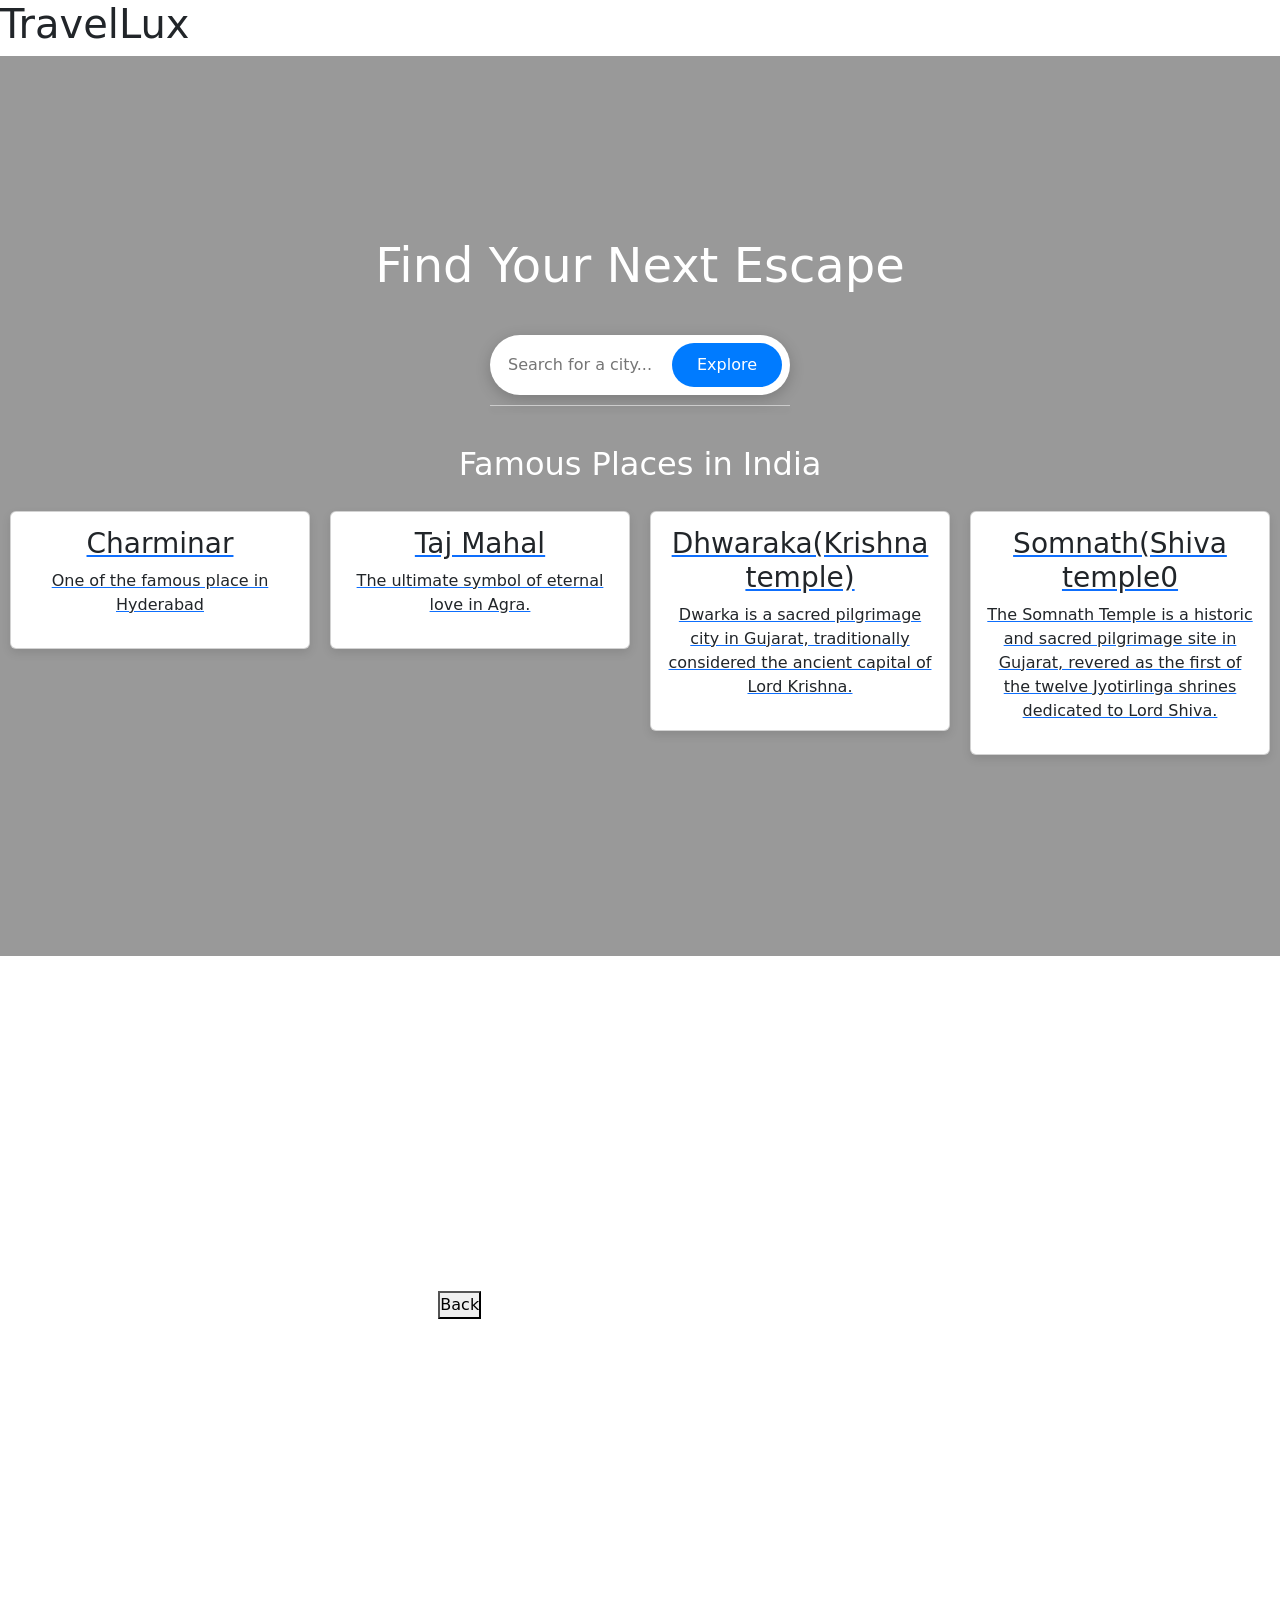
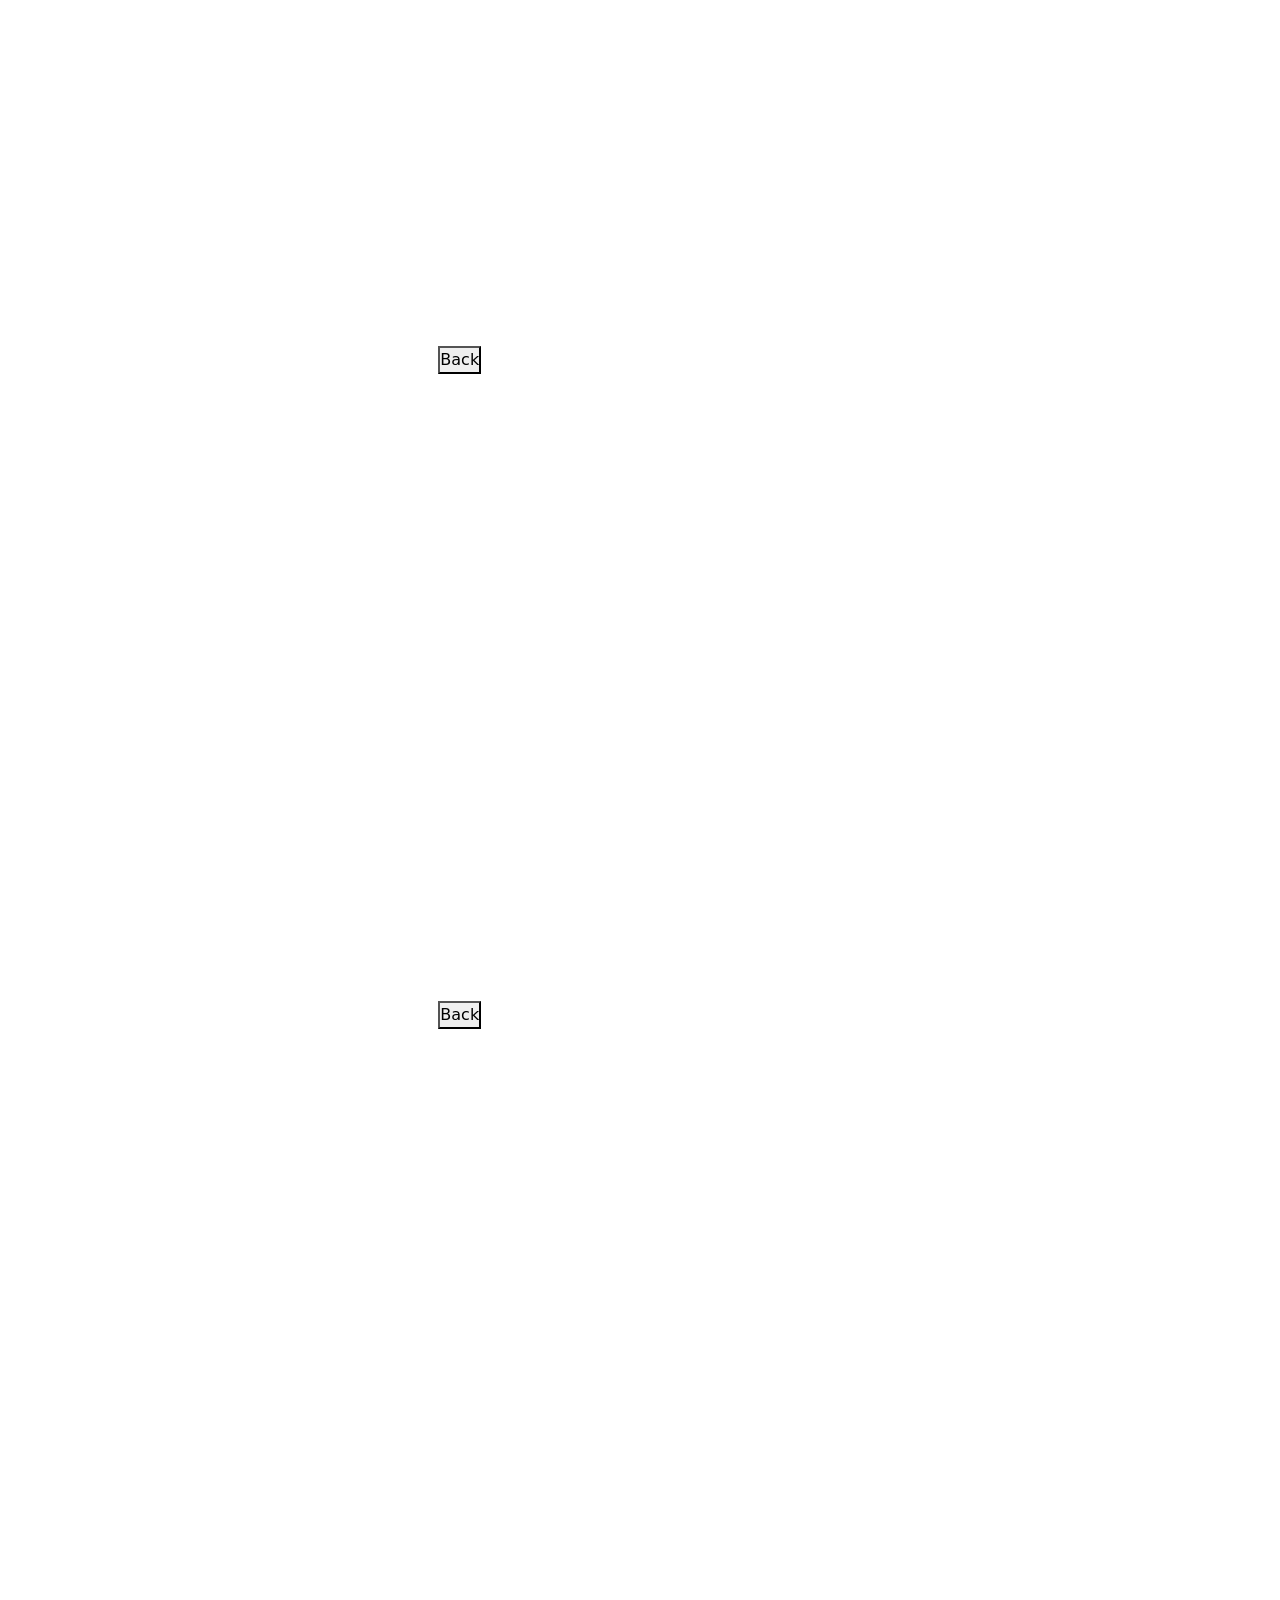
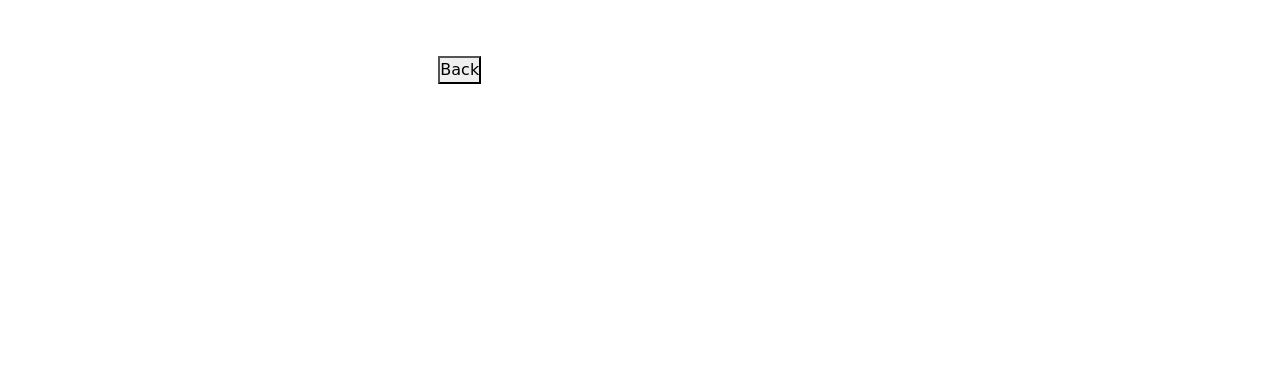
==== index.html @ eb964cfa "Update index.html" ====
<!DOCTYPE html>
<html lang="en">
<head>
    <link rel="stylesheet" href="style.css">
    <!-- AOS Library for trendy animations -->
    <link href="https://unpkg.com/aos@2.3.1/dist/aos.css" rel="stylesheet">
    <link href="https://cdn.jsdelivr.net/npm/bootstrap@5.3.3/dist/css/bootstrap.min.css" rel="stylesheet">
</head>
<body>
    <header>
        <nav><h1>TravelLux</h1></nav>
    </header>

    <section id="sectionHome" class="hero">
        <h1 data-aos="fade-up">Find Your Next Escape</h1>
        <div class="search-box search-container">
            <input type="text" id="cityInput" placeholder="Search for a city..." onkeyup="showSuggestions()">
            <button onclick="book()">Explore</button>
            <div id="suggestions" class="suggestions-box"></div>
        </div>

        <div class="margin">
            <h2 style="text-align: center;">Famous Places in India</h2>
    <div class="carousel-container">
        <!-- Slide 1 -->
        <a href="#sectioncharminar">
            <div class="card1 card">
            <div class="card-content d-flex flex-column justify-content-end">
                <h3>Charminar</h3>
                <p>One of the famous place in Hyderabad</p>
            </div>
        </div>
        </a>
        <!-- Slide 2 -->
        <a href="#sectiontajmahal">
            <div class="card2 card">
            <div class="card-content d-flex flex-column justify-content-end">
                <h3>Taj Mahal</h3>
                <p>The ultimate symbol of eternal love in Agra.</p>
            </div>
        </div>
        </a>

        <!-- Slide 3 -->
        <a href="#sectiondhwaraka">
            <div class="card3 card">
            <div class="card-content d-flex flex-column justify-content-end">
                <h3>Dhwaraka(Krishna temple)</h3>
                <p>Dwarka is a sacred pilgrimage city in Gujarat, traditionally considered the ancient capital of Lord Krishna.</p>
            </div>
        </div>
        </a>
        <!-- Slide 4 -->
        <a href="#sectionsomnath">
            <div class="card4 card">
            <div class="card-content d-flex flex-column justify-content-end">
                <h3>Somnath(Shiva temple0</h3>
                <p>The Somnath Temple is a historic and sacred pilgrimage site in Gujarat, revered as the first of the twelve Jyotirlinga shrines dedicated to Lord Shiva.</p>
            </div>
        </div>
        </a>
    </div>
        </div>
    </section>

    <section id="sectioncharminar" class="charminar-gallery">
        <div class="gallery-card img1"></div>
        <div class="gallery-card img2"></div>
        <div class="gallery-card img3"></div>
        <div class="gallery-card img4"></div>
        <a href="#sectionHome"><button>Back</button></a>
    </section>

    <section id="sectiontajmahal" class="charminar-gallery">
        <div class="gallery-card img1"></div>
        <div class="gallery-card img2"></div>
        <div class="gallery-card img3"></div>
        <div class="gallery-card img4"></div>
        <a href="#sectionHome"><button>Back</button></a>    </section>

    <section id="sectiondhwaraka" class="charminar-gallery">
        <div class="gallery-card img1"></div>
        <div class="gallery-card img2"></div>
        <div class="gallery-card img3"></div>
        <div class="gallery-card img4"></div>
        <a href="#sectionHome"><button>Back</button></a>    </section>

    <section id="sectionsomnath" class="charminar-gallery">
        <div class="gallery-card img1"></div>
        <div class="gallery-card img2"></div>
        <div class="gallery-card img3"></div>
        <div class="gallery-card img4"></div>
        <a href="#sectionHome"><button>Back</button></a>    </section>
    
    <script src="https://cdn.jsdelivr.net/npm/bootstrap@5.3.3/dist/js/bootstrap.bundle.min.js"></script>
    <script src="https://unpkg.com/aos@2.3.1/dist/aos.js"></script>
    <script>AOS.init();</script>
    <script src="script.js"></script>
</body>
</html>
---- style.css ----
/* ==========================================
   1. RESET & BASE STYLES
   ========================================== */
* {
    margin: 0;
    padding: 0;
    box-sizing: border-box;
}

body {
    font-family: 'Segoe UI', Tahoma, Geneva, Verdana, sans-serif;
    line-height: 1.6;
    color: #333;
}

/* ==========================================
   2. HERO SECTION
   ========================================== */
.hero {
    height: 100vh;
    background: linear-gradient(rgba(0,0,0,0.4), rgba(0,0,0,0.4)), 
                url('https://images.unsplash.com/photo-1476514525535-07fb3b4ae5f1') center/cover;
    display: flex;
    flex-direction: column;
    justify-content: center;
    align-items: center;
    color: white;
    text-align: center;
}

.hero h1 {
    font-size: 3rem;
    margin-bottom: 20px;
}

/* ==========================================
   3. SEARCH COMPONENT
   ========================================== */
.margin {
   margin-top: 30px;
}

.search-box {
    background: white;
    padding: 8px;
    border-radius: 50px;
    display: flex;
    box-shadow: 0 4px 15px rgba(0,0,0,0.2);
}

.search-box input {
    border: none;
    padding: 10px 20px;
    border-radius: 50px;
    outline: none;
    width: 250px;
}

.search-box button {
    padding: 10px 25px;
    background: #007bff;
    color: white;
    border: none;
    border-radius: 50px;
    cursor: pointer;
    transition: background 0.3s ease;
}

.search-box button:hover {
    background: #0056b3;
}

.search-container { position: relative; width: 300px; margin: 20px auto; }
#cityInput { width: 100%; padding: 10px; border-radius: 5px; }
.suggestions-box {  
    margin-top: 10px;
    position: absolute; 
    top: 100%;
    left: 0;
    width: 100%; 
    background: white;
    border: 1px solid #ccc;
    border-radius: 5px;
    border-top: none;
    z-index: 1000;
    box-shadow: 0 4px 6px rgba(0,0,0,0.1);
}
.suggestion-item { padding: 10px; cursor: pointer; color: #333; }
.suggestion-item:hover { background-color: #f0f0f0; }


/* Carousel Container */
.carousel-container {
    display: flex;
    overflow-x: auto; /* Enables horizontal scroll */
    gap: 20px;
    padding: 20px;
    scroll-snap-type: x mandatory; /* Makes sliding feel smooth */
    scrollbar-width: none; /* Hides scrollbar for clean look */
}

/* Each Slide */
.card1 {
    background-image: url('https://as2.ftcdn.net/jpg/03/07/60/35/1000_F_307603506_1xaRu2BKg4ChiJepT2cwbm64NB1W6crx.jpg');
    object-fit: cover;
    height: 300px;
    width: 300px;
    scroll-snap-align: start;
    border-radius: 15px;
    overflow: hidden;
    box-shadow: 0 4px 10px rgba(0,0,0,0.1);
    transition: transform 0.3s;
    cursor: pointer;
}

.card2 {
    background-image: url('https://as1.ftcdn.net/jpg/01/30/86/06/1000_F_130860698_oBQfdpO4kdQ6EnMtvnCn90fOrClUvBuZ.jpg');
    object-fit: cover;
    height: 300px;
    width: 300px;
    scroll-snap-align: start;
    border-radius: 15px;
    overflow: hidden;
    box-shadow: 0 4px 10px rgba(0,0,0,0.1);
    transition: transform 0.3s;
    cursor: pointer;
}

.card3 {
    background-image: url('https://as2.ftcdn.net/jpg/03/66/97/47/1000_F_366974762_ezmq3SWW7ATccIL77GWggiBqLzVLmFPH.jpg');
    object-fit: cover;
    height: 300px;
    width: 300px;
    scroll-snap-align: start;
    border-radius: 15px;
    overflow: hidden;
    box-shadow: 0 4px 10px rgba(0,0,0,0.1);
    transition: transform 0.3s;
    cursor: pointer;
}

.card4 {
    background-image: url('https://www.shutterstock.com/shutterstock/photos/1127909567/display_1500/stock-photo-famous-indian-god-temple-named-somnath-mahadev-temple-at-somnath-gujarat-india-1127909567.jpg');
    object-fit: cover;
    height: 300px;
    width: 300px;
    scroll-snap-align: start;
    border-radius: 15px;
    overflow: hidden;
    box-shadow: 0 4px 10px rgba(0,0,0,0.1);
    transition: transform 0.3s;
    cursor: pointer;
}

.card:hover { transform: scale(1.05); }

.card img { width: 100%; height: 100%; object-fit: cover; }

.match {
    color: black;      /* Dark/Black for the matched part */
    font-weight: bold;
    font-family: "Roboto";
}

.rest {
    color: grey;      /* Lighter gray for the rest of the word */
    font-weight: 200;
    font-style: italian;
}
.card-content { padding: 15px; 
                display: flex;
                flex-direction: column;
                justify-content: end;
              }

.charminar-gallery {
  display: grid;
  grid-template-columns: repeat(auto-fit, minmax(300px, 1fr));
  gap: 15px;
  padding: 20px;
}

.gallery-card {
  height: 300px;
  border-radius: 12px;
  background-size: cover;
  background-position: center;
  transition: transform 0.5s ease; /* Smooth zoom */
  cursor: pointer;
  overflow: hidden;
}

.gallery-card:hover {
  transform: scale(1.05); /* Zoom effect */
}

/* Assign your image paths here */
.img1 { background-image: url('images/charminar-main.jpg'); }
.img2 { background-image: url('images/charminar-arch.jpg'); }
.img3 { background-image: url('images/charminar-night.jpg'); }
.img4 { background-image: url('images/charminar-bazaar.jpg'); }
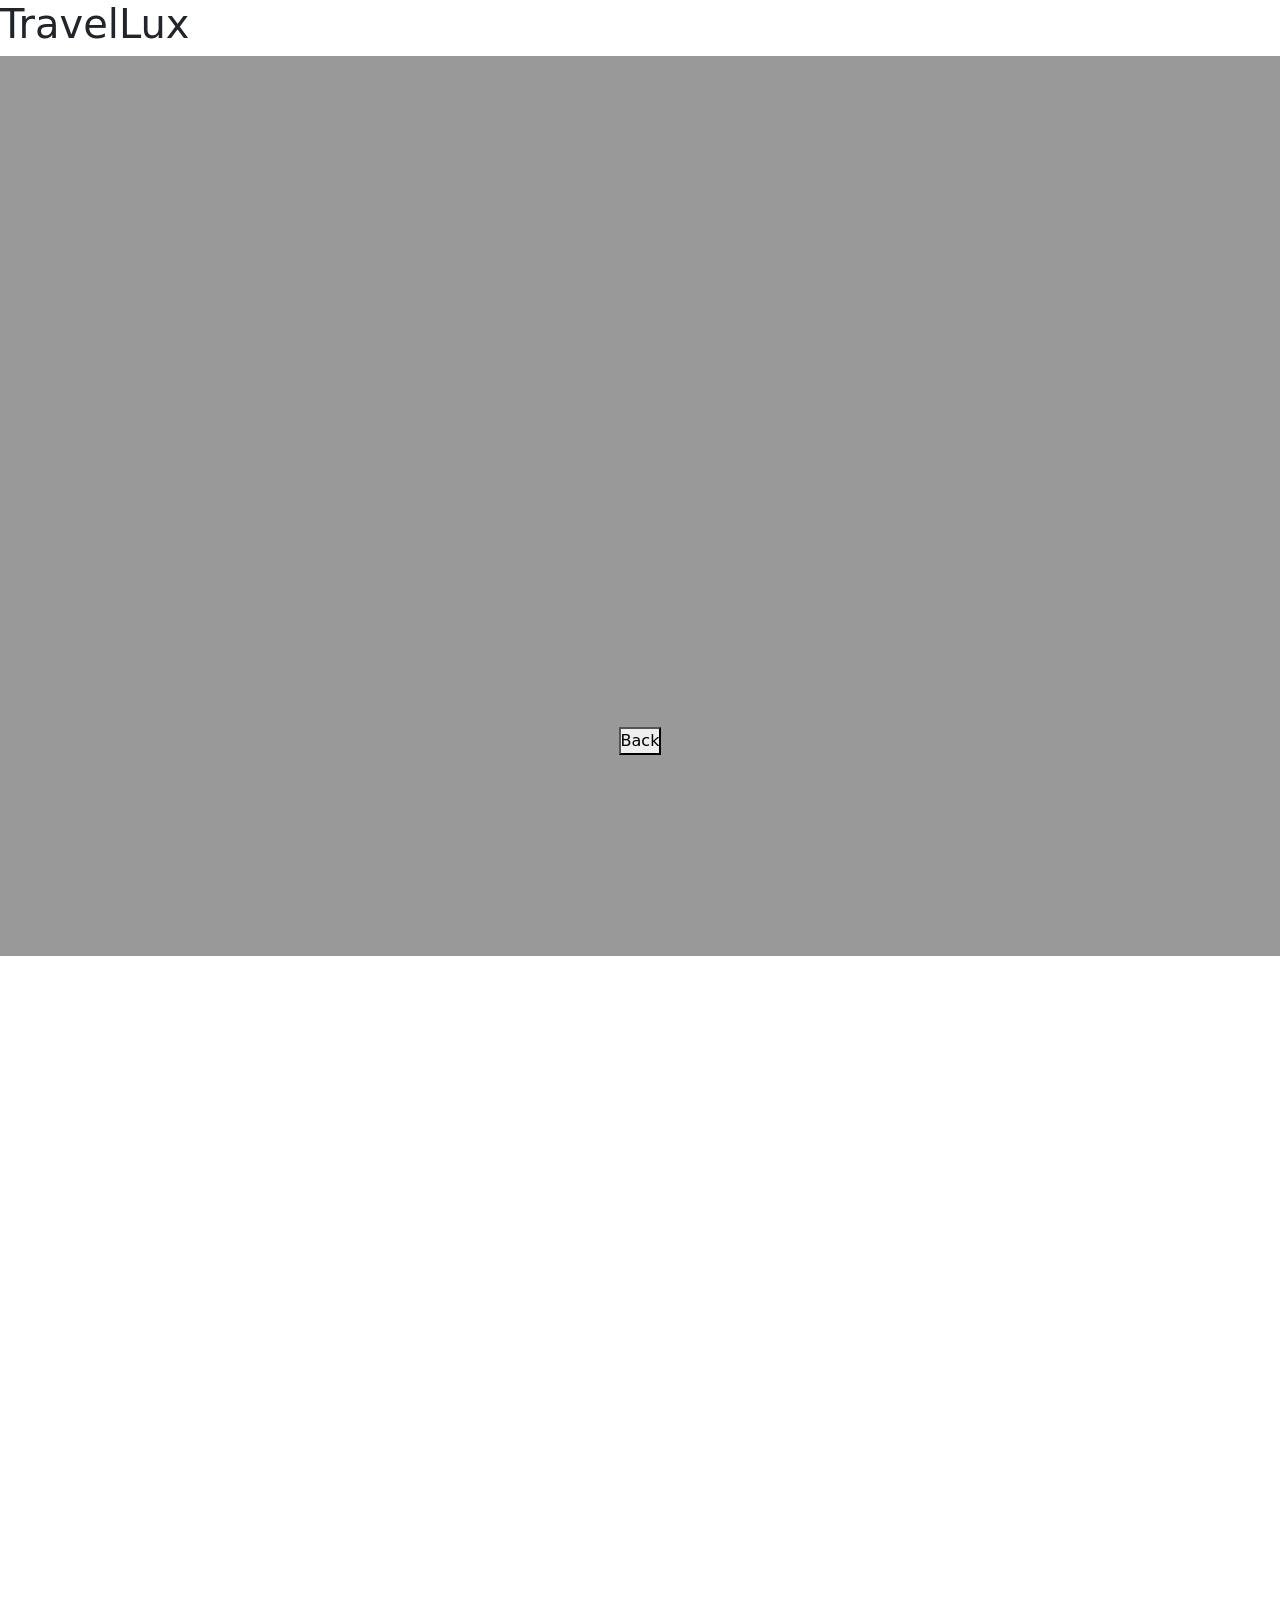
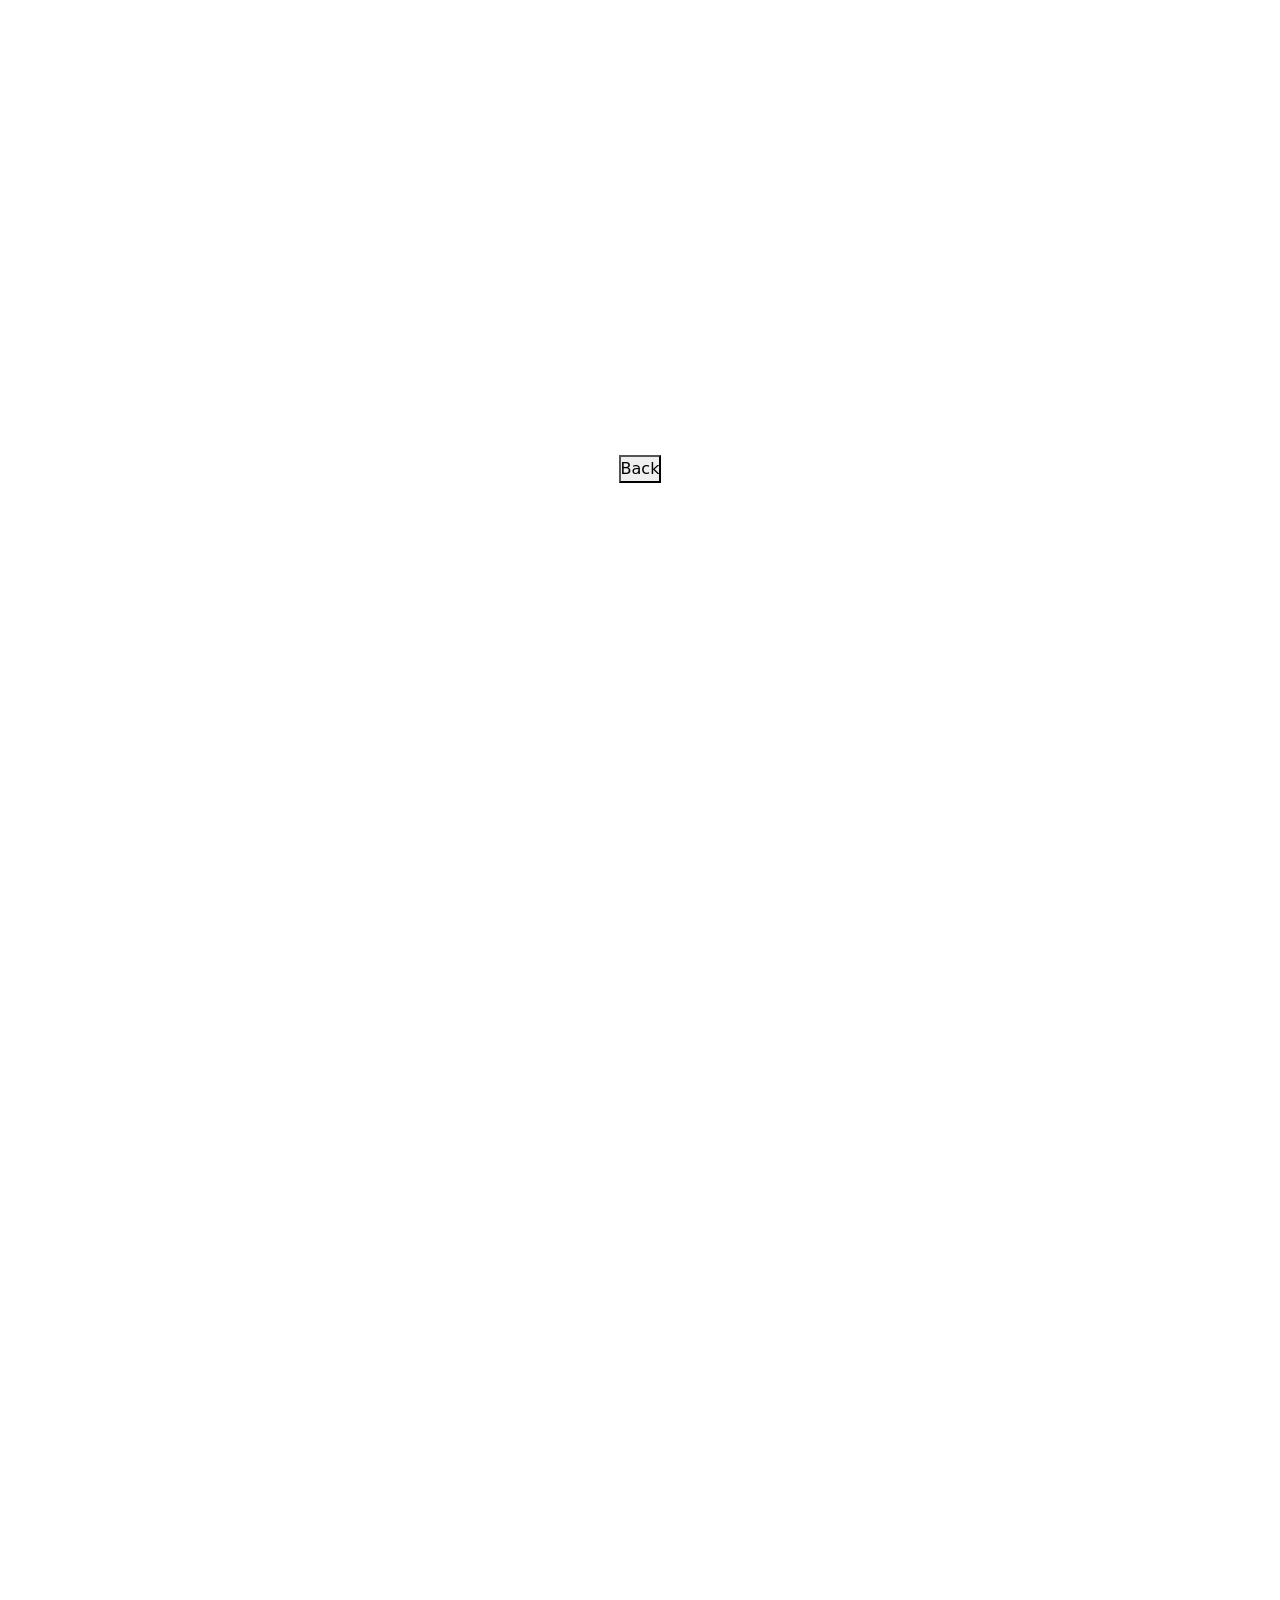
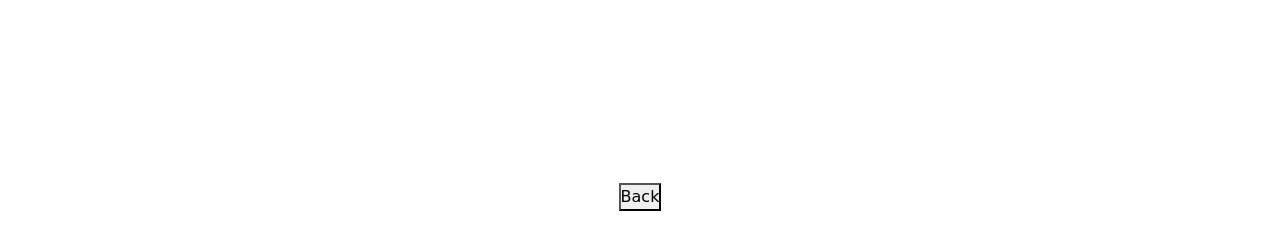
==== commit 42e9d4e3: "Update index.html" ====
--- a/index.html
+++ b/index.html
@@ -11,7 +11,7 @@
         <nav><h1>TravelLux</h1></nav>
     </header>
 
-    <section id="sectionHome" class="hero">
+    <div id="sectionHome" class="hero">
         <h1 data-aos="fade-up">Find Your Next Escape</h1>
         <div class="search-box search-container">
             <input type="text" id="cityInput" placeholder="Search for a city..." onkeyup="showSuggestions()">
@@ -23,74 +23,69 @@
             <h2 style="text-align: center;">Famous Places in India</h2>
     <div class="carousel-container">
         <!-- Slide 1 -->
-        <a href="#sectioncharminar">
-            <div class="card1 card">
+            <div class="card1 card" onclick="display('sectionCharminar')">
             <div class="card-content d-flex flex-column justify-content-end">
                 <h3>Charminar</h3>
                 <p>One of the famous place in Hyderabad</p>
             </div>
         </div>
-        </a>
         <!-- Slide 2 -->
-        <a href="#sectiontajmahal">
-            <div class="card2 card">
+            <div class="card2 card" onclick="display('sectionTajmahal')">
             <div class="card-content d-flex flex-column justify-content-end">
                 <h3>Taj Mahal</h3>
                 <p>The ultimate symbol of eternal love in Agra.</p>
             </div>
         </div>
-        </a>
 
         <!-- Slide 3 -->
-        <a href="#sectiondhwaraka">
-            <div class="card3 card">
+            <div class="card3 card" onclick="display('sectionDhwaraka')">
             <div class="card-content d-flex flex-column justify-content-end">
                 <h3>Dhwaraka(Krishna temple)</h3>
                 <p>Dwarka is a sacred pilgrimage city in Gujarat, traditionally considered the ancient capital of Lord Krishna.</p>
             </div>
         </div>
-        </a>
         <!-- Slide 4 -->
-        <a href="#sectionsomnath">
-            <div class="card4 card">
+            <div class="card4 card" onclick="display('sectionSomnath')">
             <div class="card-content d-flex flex-column justify-content-end">
                 <h3>Somnath(Shiva temple0</h3>
                 <p>The Somnath Temple is a historic and sacred pilgrimage site in Gujarat, revered as the first of the twelve Jyotirlinga shrines dedicated to Lord Shiva.</p>
             </div>
         </div>
-        </a>
     </div>
         </div>
-    </section>
 
-    <section id="sectioncharminar" class="charminar-gallery">
+    <div id="sectioncharminar" class="charminar-gallery">
         <div class="gallery-card img1"></div>
         <div class="gallery-card img2"></div>
         <div class="gallery-card img3"></div>
         <div class="gallery-card img4"></div>
         <a href="#sectionHome"><button>Back</button></a>
-    </section>
+    </div>
 
-    <section id="sectiontajmahal" class="charminar-gallery">
+    <div id="sectiontajmahal" class="charminar-gallery">
         <div class="gallery-card img1"></div>
         <div class="gallery-card img2"></div>
         <div class="gallery-card img3"></div>
         <div class="gallery-card img4"></div>
-        <a href="#sectionHome"><button>Back</button></a>    </section>
+        <a href="#sectionHome"><button>Back</button></a>
+    </div>
 
-    <section id="sectiondhwaraka" class="charminar-gallery">
+    <div id="sectiondhwaraka" class="charminar-gallery">
         <div class="gallery-card img1"></div>
         <div class="gallery-card img2"></div>
         <div class="gallery-card img3"></div>
         <div class="gallery-card img4"></div>
-        <a href="#sectionHome"><button>Back</button></a>    </section>
+        <a href="#sectionHome"><button>Back</button></a>
+    </div>
 
-    <section id="sectionsomnath" class="charminar-gallery">
+    <div id="sectionsomnath" class="charminar-gallery">
+        
         <div class="gallery-card img1"></div>
         <div class="gallery-card img2"></div>
         <div class="gallery-card img3"></div>
         <div class="gallery-card img4"></div>
-        <a href="#sectionHome"><button>Back</button></a>    </section>
+        <a href="#sectionHome"><button>Back</button></a>
+    </div>
     
     <script src="https://cdn.jsdelivr.net/npm/bootstrap@5.3.3/dist/js/bootstrap.bundle.min.js"></script>
     <script src="https://unpkg.com/aos@2.3.1/dist/aos.js"></script>
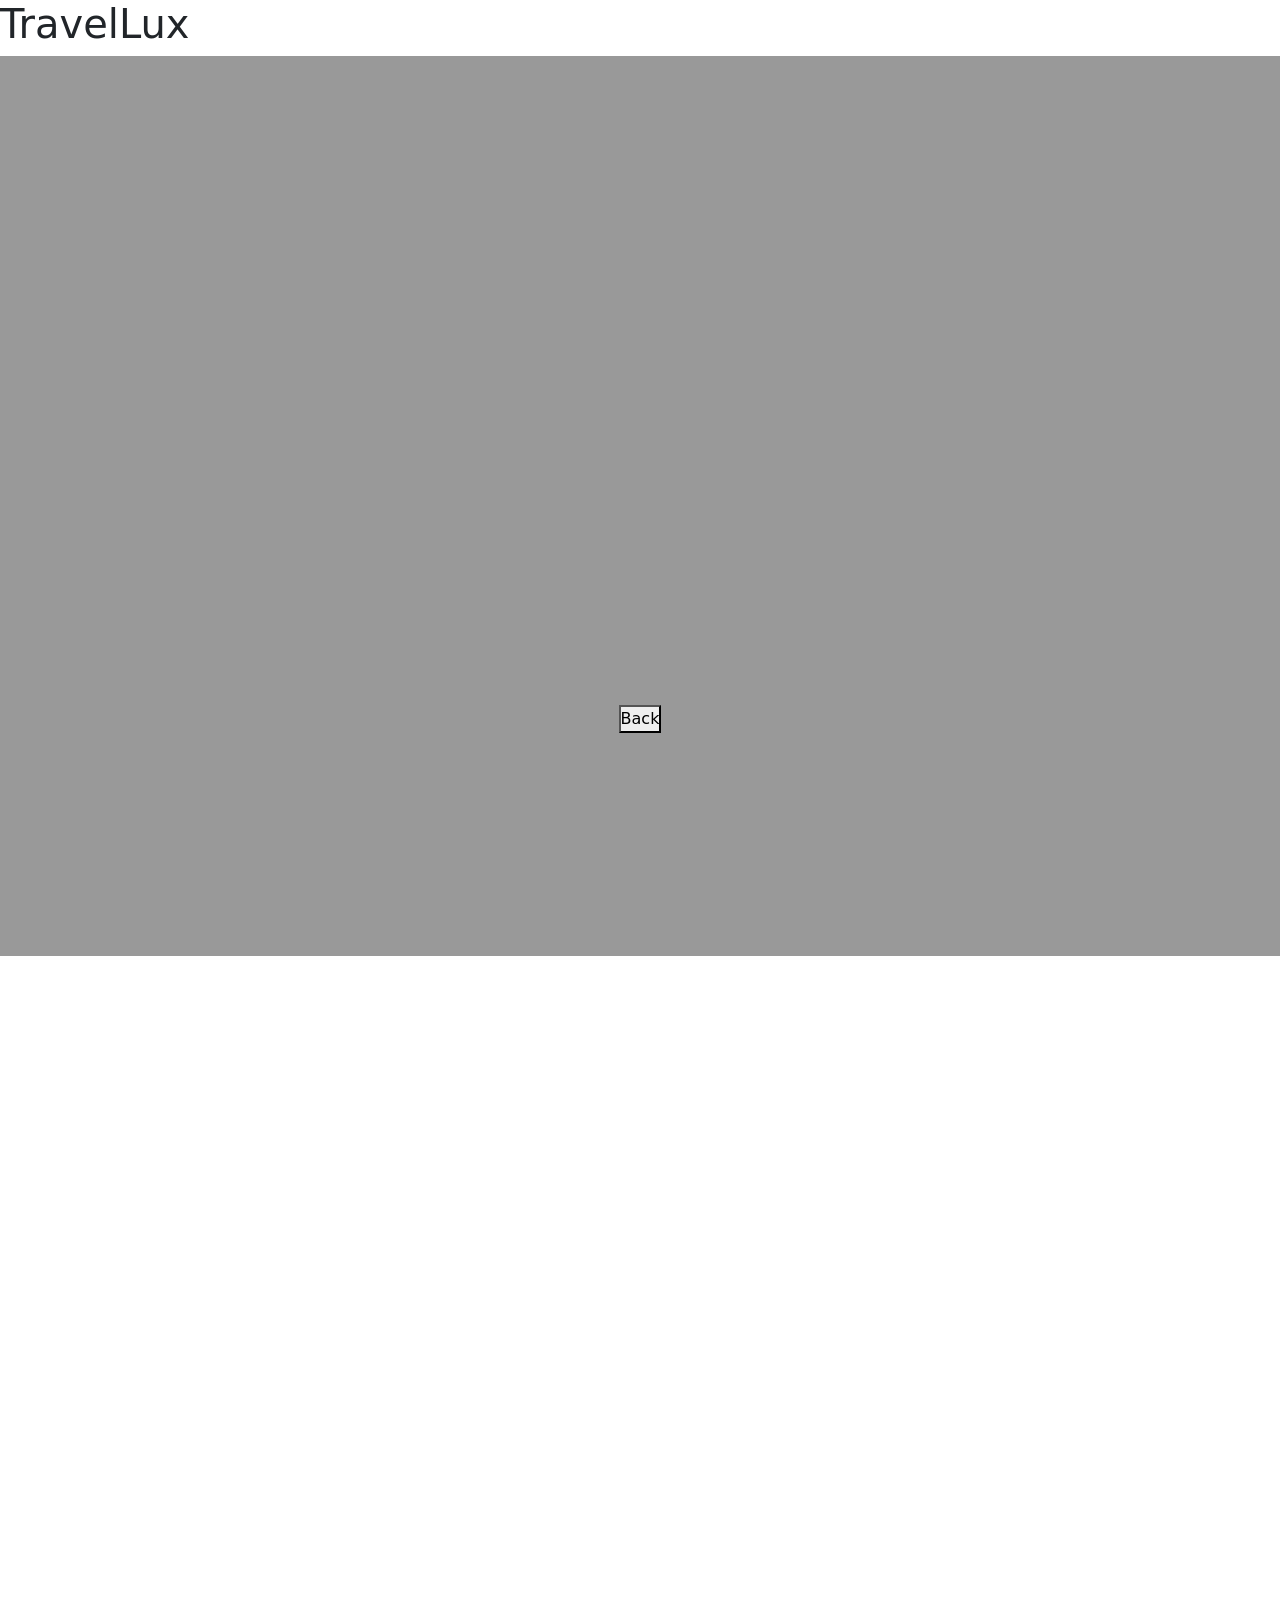
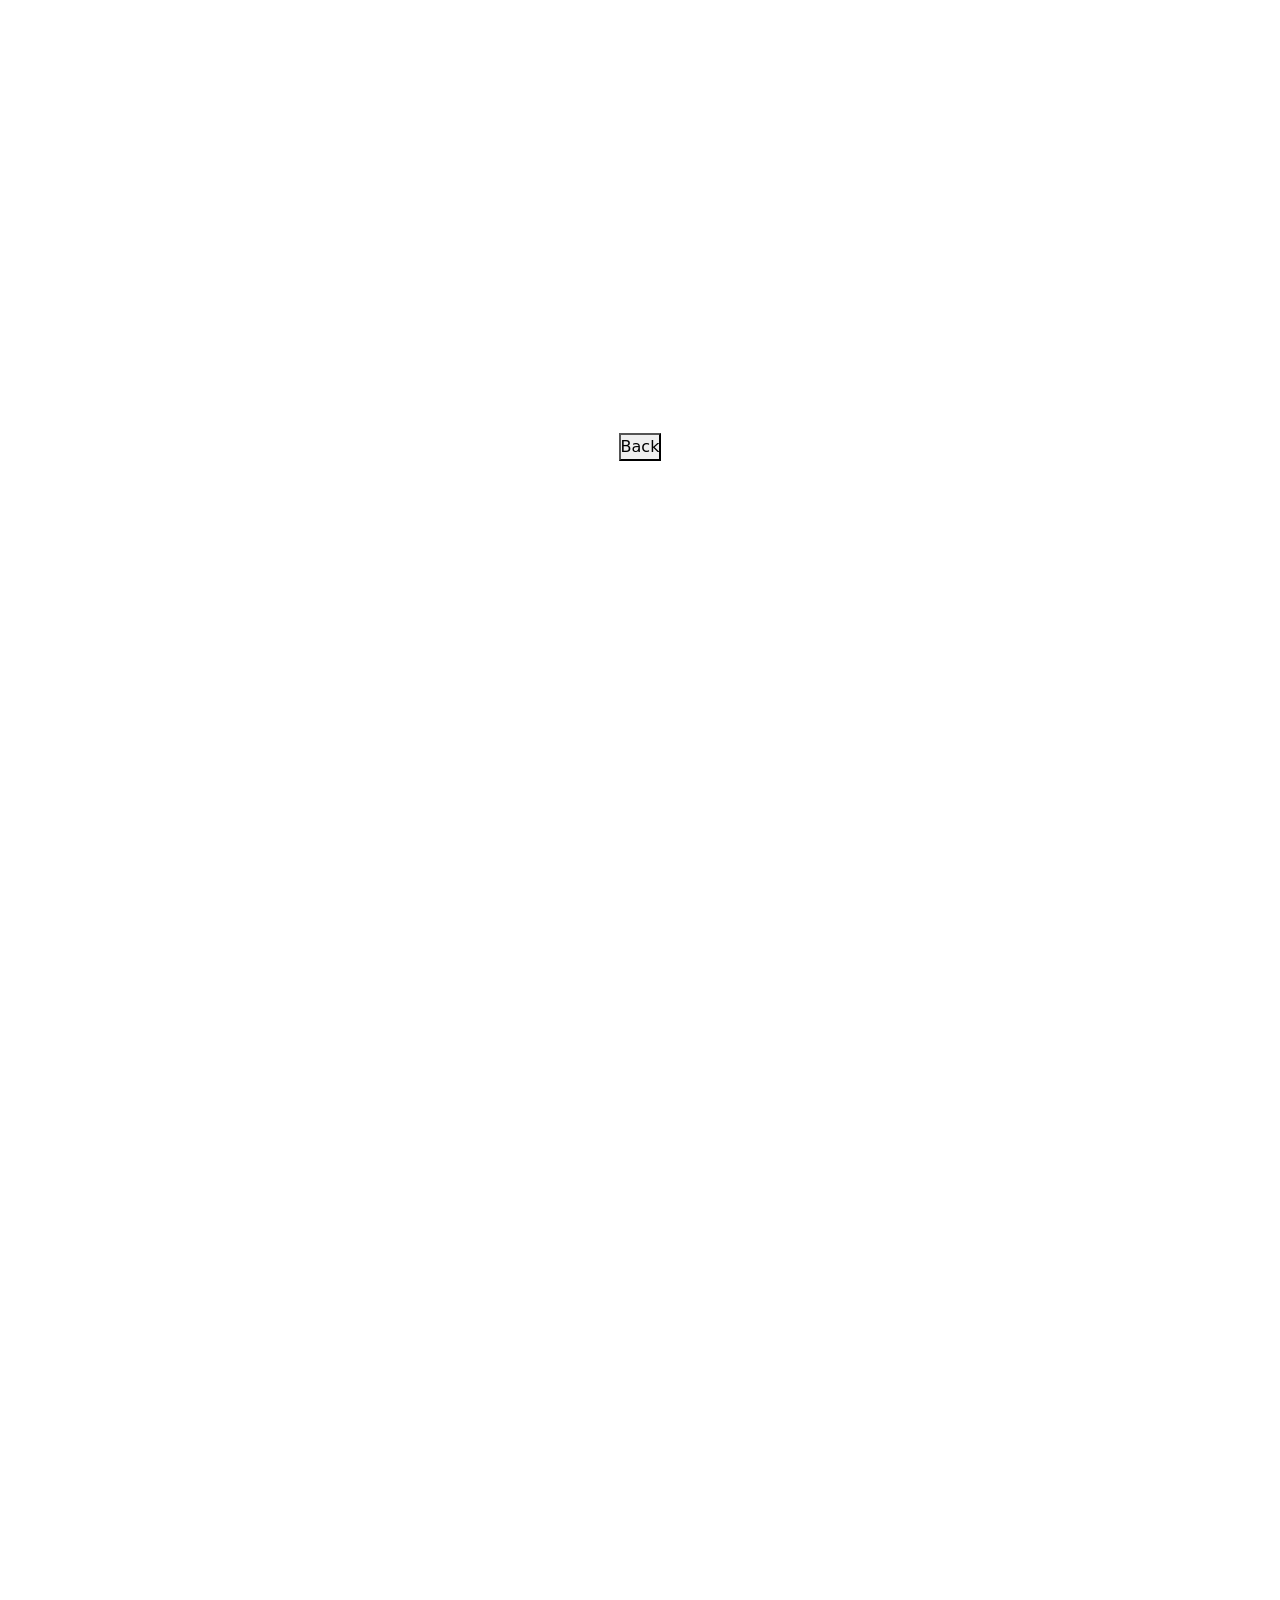
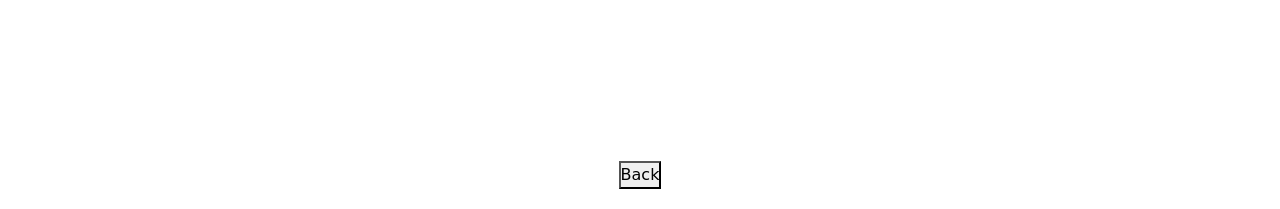
==== commit 5d6764d1: "Update index.html" ====
--- a/index.html
+++ b/index.html
@@ -17,44 +17,44 @@
             <input type="text" id="cityInput" placeholder="Search for a city..." onkeyup="showSuggestions()">
             <button onclick="book()">Explore</button>
             <div id="suggestions" class="suggestions-box"></div>
-        </div>
 
         <div class="margin">
             <h2 style="text-align: center;">Famous Places in India</h2>
-    <div class="carousel-container">
+            <div class="carousel-container">
         <!-- Slide 1 -->
-            <div class="card1 card" onclick="display('sectionCharminar')">
-            <div class="card-content d-flex flex-column justify-content-end">
-                <h3>Charminar</h3>
-                <p>One of the famous place in Hyderabad</p>
-            </div>
-        </div>
+                <div class="card1 card" onclick="display('sectionCharminar')">
+                    <div class="card-content d-flex flex-column justify-content-end">
+                        <h3>Charminar</h3>
+                        <p>One of the famous place in Hyderabad</p>
+                    </div>
+                </div>
         <!-- Slide 2 -->
-            <div class="card2 card" onclick="display('sectionTajmahal')">
-            <div class="card-content d-flex flex-column justify-content-end">
-                <h3>Taj Mahal</h3>
-                <p>The ultimate symbol of eternal love in Agra.</p>
-            </div>
-        </div>
+                <div class="card2 card" onclick="display('sectionTajmahal')">
+                    <div class="card-content d-flex flex-column justify-content-end">
+                        <h3>Taj Mahal</h3>
+                        <p>The ultimate symbol of eternal love in Agra.</p>
+                     </div>
+                </div>
 
         <!-- Slide 3 -->
-            <div class="card3 card" onclick="display('sectionDhwaraka')">
-            <div class="card-content d-flex flex-column justify-content-end">
-                <h3>Dhwaraka(Krishna temple)</h3>
-                <p>Dwarka is a sacred pilgrimage city in Gujarat, traditionally considered the ancient capital of Lord Krishna.</p>
-            </div>
-        </div>
+                <div class="card3 card" onclick="display('sectionDhwaraka')">
+                    <div class="card-content d-flex flex-column justify-content-end">
+                        <h3>Dhwaraka(Krishna temple)</h3>
+                        <p>Dwarka is a sacred pilgrimage city in Gujarat, traditionally considered the ancient capital of Lord Krishna.</p>
+                    </div>
+                </div>
         <!-- Slide 4 -->
-            <div class="card4 card" onclick="display('sectionSomnath')">
-            <div class="card-content d-flex flex-column justify-content-end">
-                <h3>Somnath(Shiva temple0</h3>
-                <p>The Somnath Temple is a historic and sacred pilgrimage site in Gujarat, revered as the first of the twelve Jyotirlinga shrines dedicated to Lord Shiva.</p>
+                <div class="card4 card" onclick="display('sectionSomnath')">
+                    <div class="card-content d-flex flex-column justify-content-end">
+                        <h3>Somnath(Shiva temple0</h3>
+                        <p>The Somnath Temple is a historic and sacred pilgrimage site in Gujarat, revered as the first of the twelve Jyotirlinga shrines dedicated to Lord Shiva.</p>
+                    </div>
+                </div>
             </div>
         </div>
     </div>
-        </div>
 
-    <div id="sectioncharminar" class="charminar-gallery">
+    <div id="sectionCharminar" class="charminar-gallery">
         <div class="gallery-card img1"></div>
         <div class="gallery-card img2"></div>
         <div class="gallery-card img3"></div>
@@ -62,7 +62,7 @@
         <a href="#sectionHome"><button>Back</button></a>
     </div>
 
-    <div id="sectiontajmahal" class="charminar-gallery">
+    <div id="sectionTajmahal" class="charminar-gallery">
         <div class="gallery-card img1"></div>
         <div class="gallery-card img2"></div>
         <div class="gallery-card img3"></div>
@@ -70,7 +70,7 @@
         <a href="#sectionHome"><button>Back</button></a>
     </div>
 
-    <div id="sectiondhwaraka" class="charminar-gallery">
+    <div id="sectionDhwaraka" class="charminar-gallery">
         <div class="gallery-card img1"></div>
         <div class="gallery-card img2"></div>
         <div class="gallery-card img3"></div>
@@ -78,7 +78,7 @@
         <a href="#sectionHome"><button>Back</button></a>
     </div>
 
-    <div id="sectionsomnath" class="charminar-gallery">
+    <div id="sectionSomnath" class="charminar-gallery">
         
         <div class="gallery-card img1"></div>
         <div class="gallery-card img2"></div>
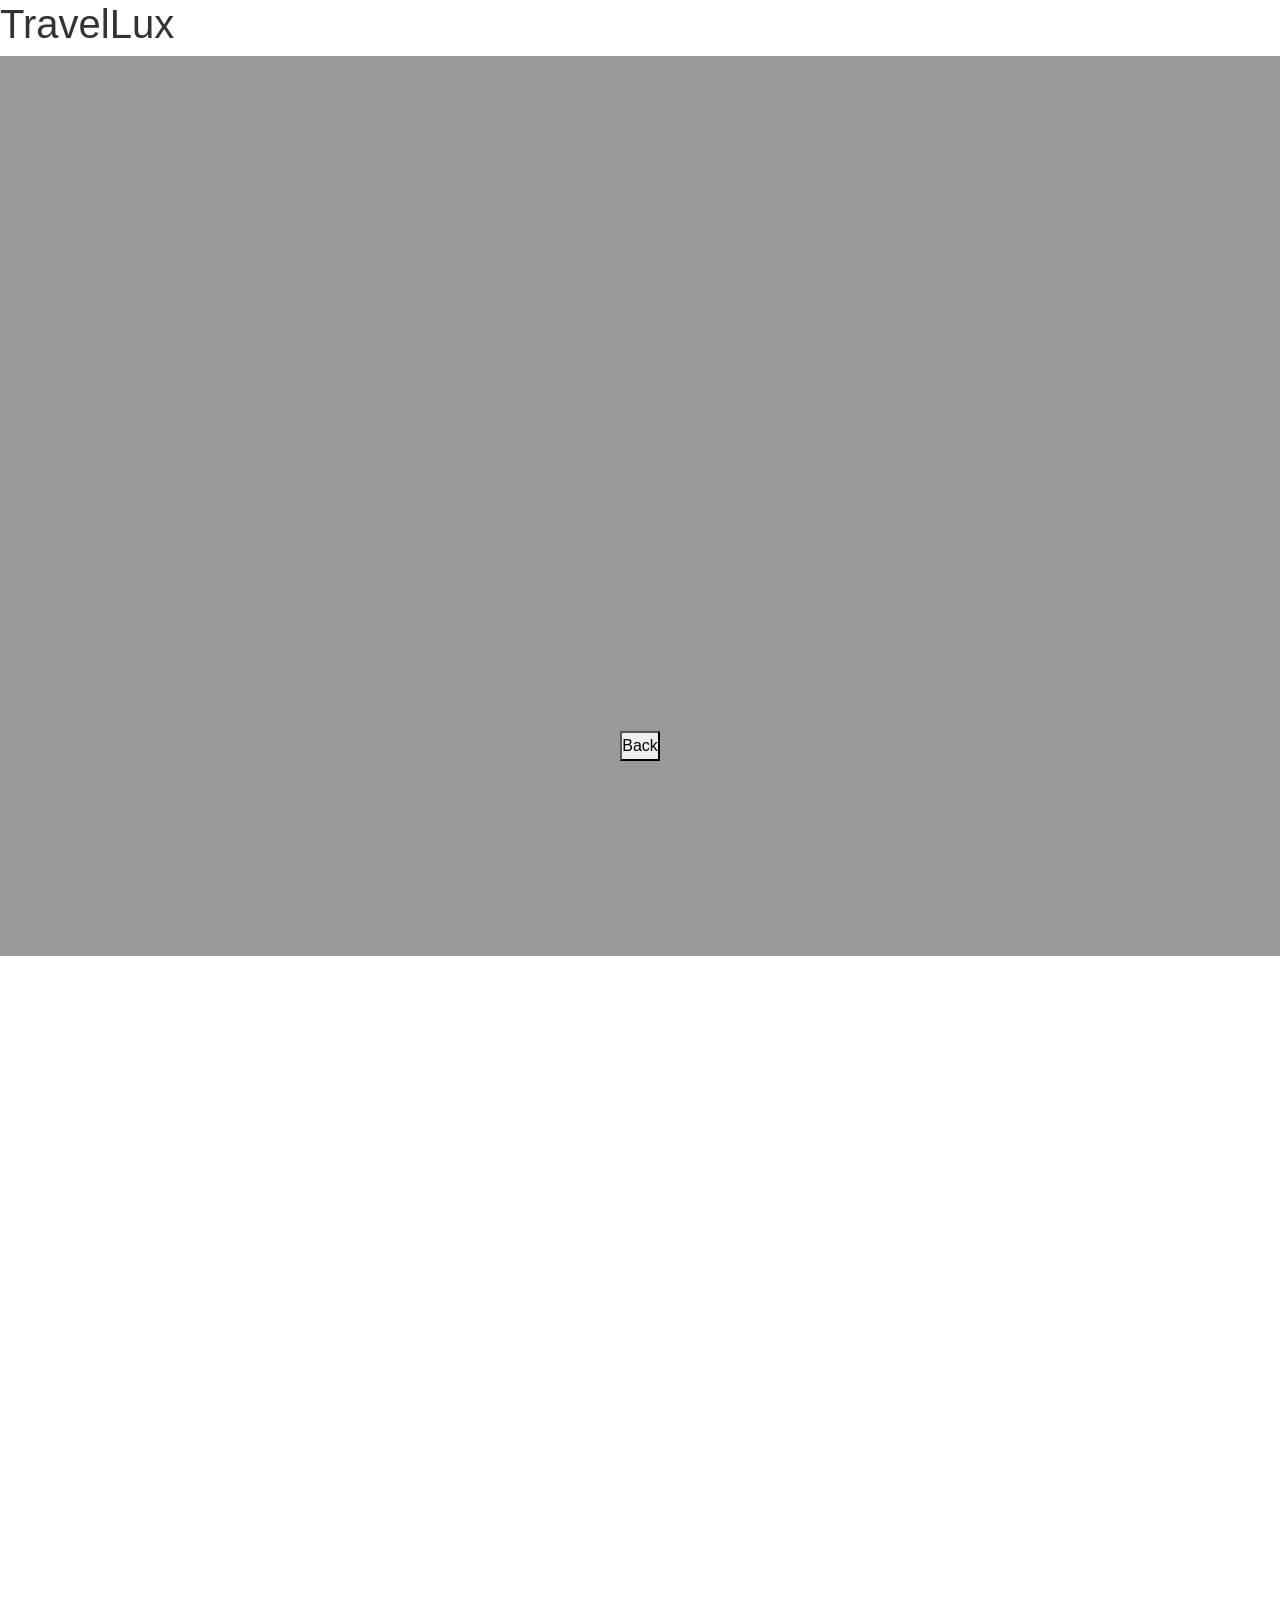
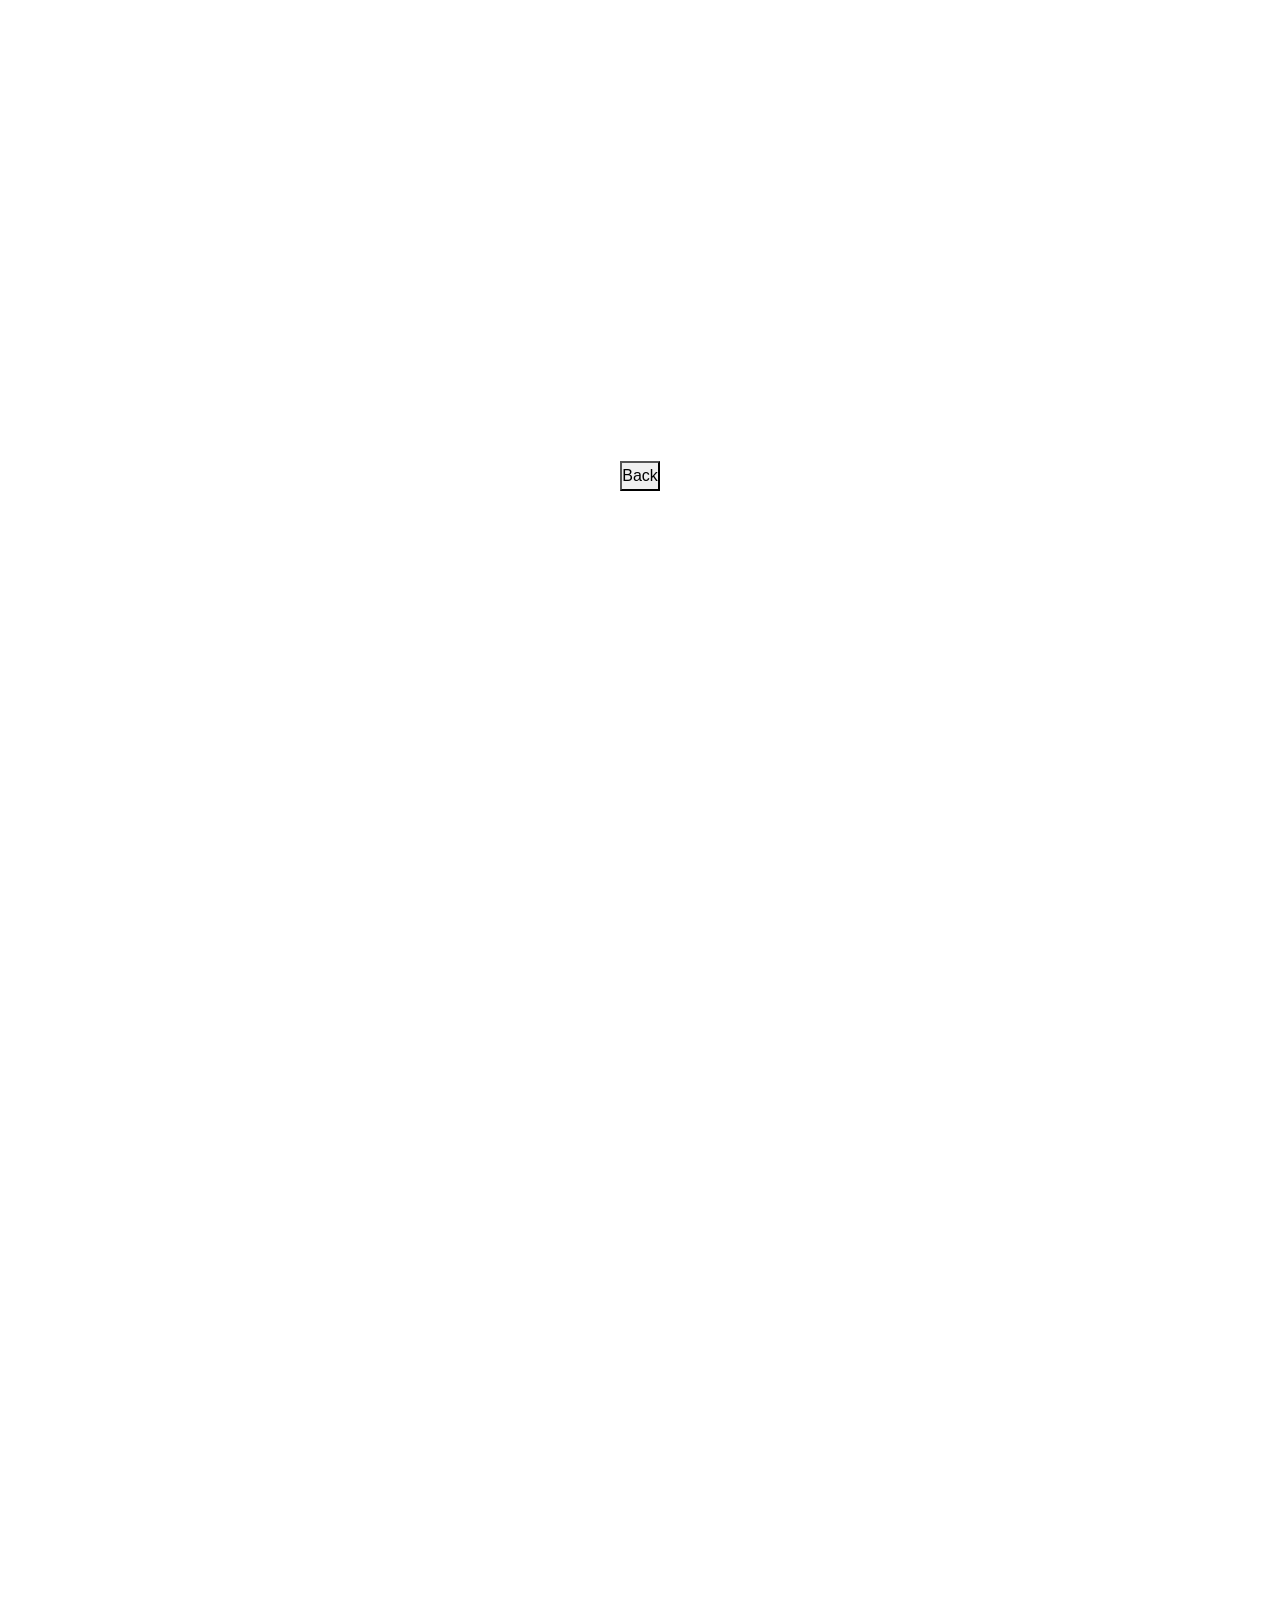
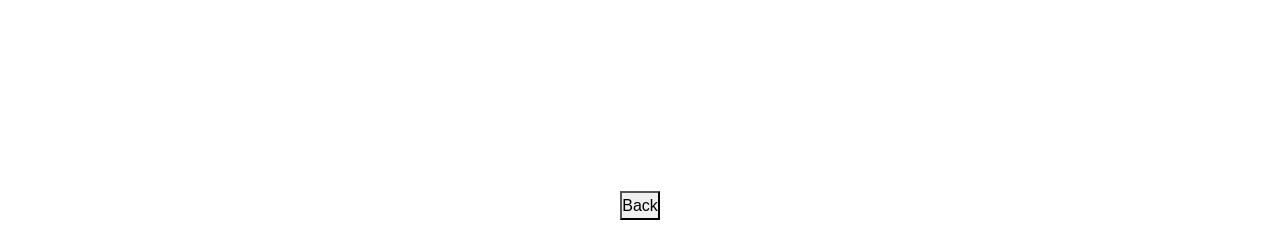
==== commit 6387f66e: "Modify head section of index.html Updated head section with meta tags and Bootstrap CSS link." ====
--- a/index.html
+++ b/index.html
@@ -1,10 +1,16 @@
 <!DOCTYPE html>
 <html lang="en">
 <head>
+    <head>
+    <meta charset="UTF-8">
+    <meta name="viewport" content="width=device-width, initial-scale=1.0">
+    <!-- Bootstrap CSS -->
+    <link href="https://cdn.jsdelivr.net/npm/bootstrap@5.3.3/dist/css/bootstrap.min.css" rel="stylesheet">
+    <!-- Your Custom CSS (Last) -->
     <link rel="stylesheet" href="style.css">
-    <!-- AOS Library for trendy animations -->
+    <!-- AOS Library -->
     <link href="https://unpkg.com/aos@2.3.1/dist/aos.css" rel="stylesheet">
-    <link href="https://cdn.jsdelivr.net/npm/bootstrap@5.3.3/dist/css/bootstrap.min.css" rel="stylesheet">
+</head>
 </head>
 <body>
     <header>
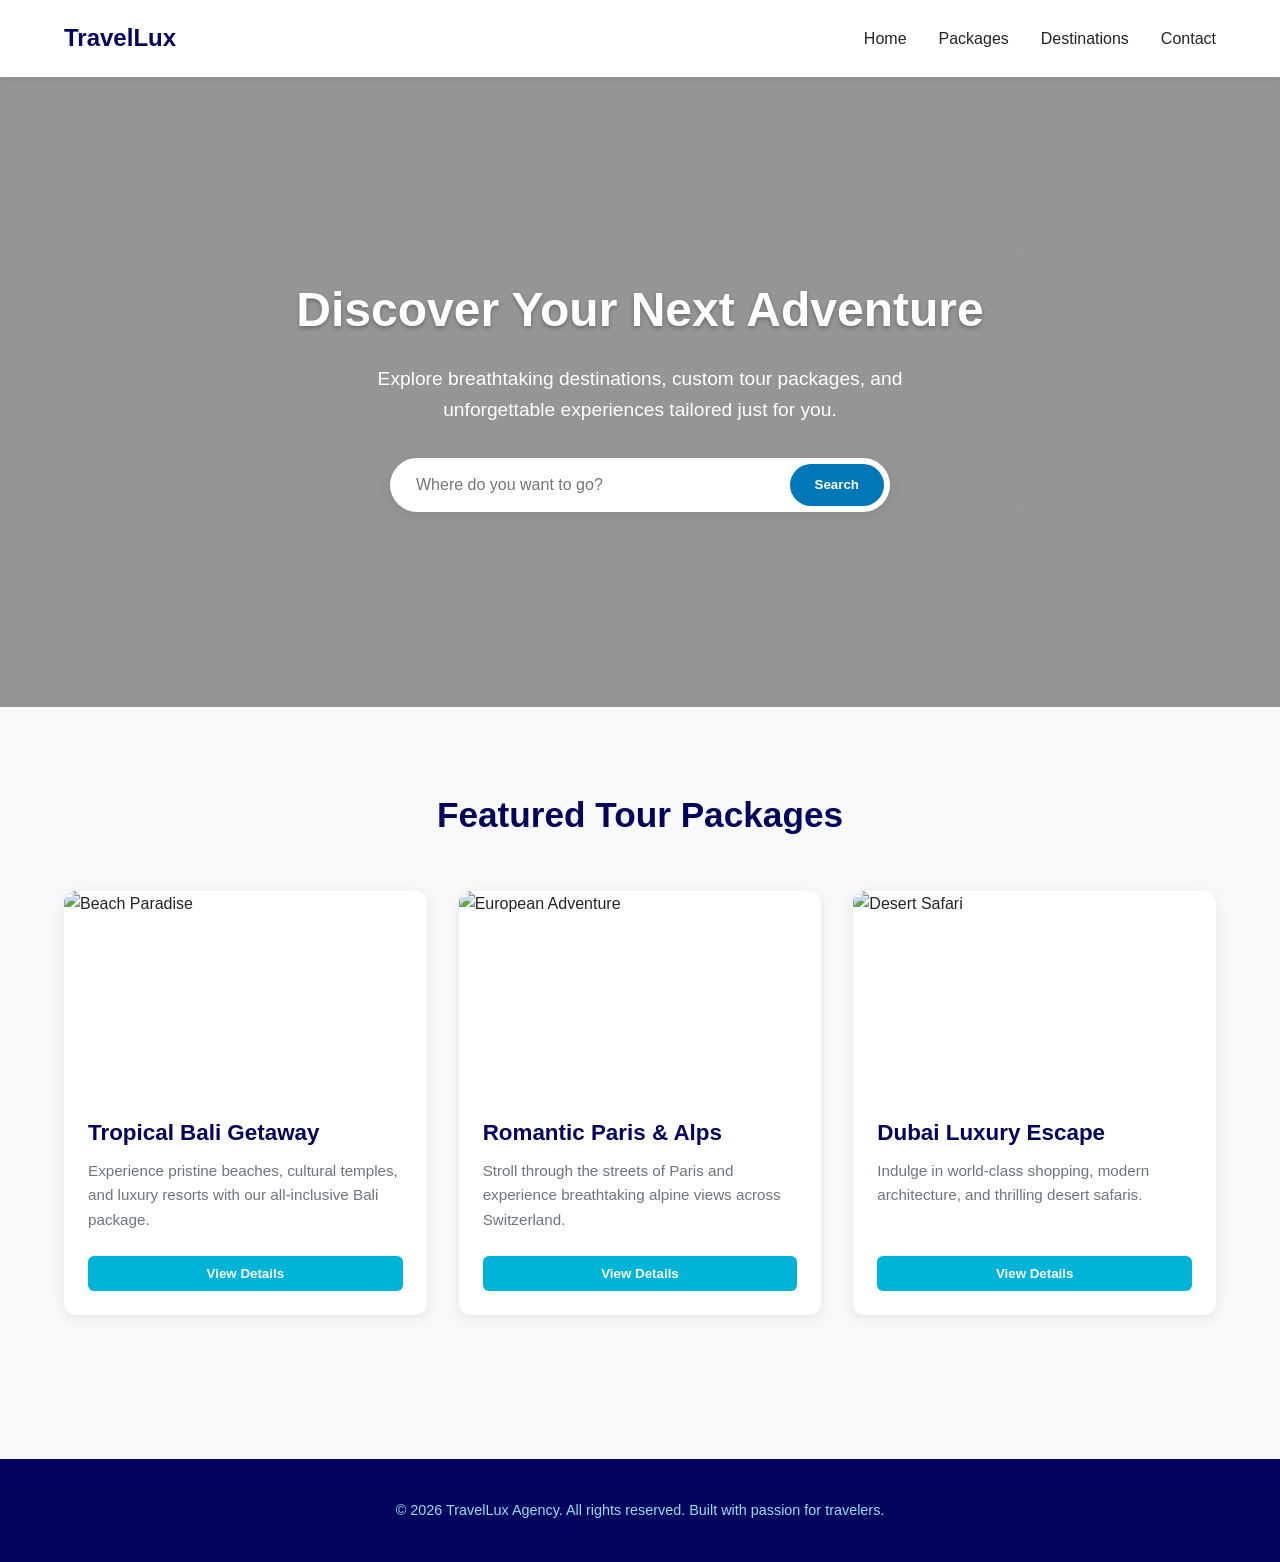
==== commit c9155db7: "Refactor index.html structure and add navigation" ====
--- a/index.html
+++ b/index.html
@@ -1,101 +1,80 @@
 <!DOCTYPE html>
 <html lang="en">
 <head>
-    <head>
     <meta charset="UTF-8">
     <meta name="viewport" content="width=device-width, initial-scale=1.0">
-    <!-- Bootstrap CSS -->
-    <link href="https://cdn.jsdelivr.net/npm/bootstrap@5.3.3/dist/css/bootstrap.min.css" rel="stylesheet">
-    <!-- Your Custom CSS (Last) -->
+    <title>TravelLux | Explore the World</title>
     <link rel="stylesheet" href="style.css">
-    <!-- AOS Library -->
-    <link href="https://unpkg.com/aos@2.3.1/dist/aos.css" rel="stylesheet">
-</head>
 </head>
 <body>
-    <header>
-        <nav><h1>TravelLux</h1></nav>
+
+    <!-- Navigation Bar -->
+    <nav>
+        <div class="logo">TravelLux</div>
+        <ul>
+            <li><a href="#home">Home</a></li>
+            <li><a href="#packages">Packages</a></li>
+            <li><a href="#destinations">Destinations</a></li>
+            <li><a href="#contact">Contact</a></li>
+        </ul>
+    </nav>
+
+    <!-- Hero Section -->
+    <header id="home" class="hero">
+        <h1>Discover Your Next Adventure</h1>
+        <p>Explore breathtaking destinations, custom tour packages, and unforgettable experiences tailored just for you.</p>
+        
+        <div class="search-container">
+            <div class="search-box">
+                <input type="text" id="destination-input" placeholder="Where do you want to go?" onkeyup="showSuggestions()">
+                <button type="button" class="search-btn">Search</button>
+            </div>
+            <!-- Autocomplete suggestions dropdown -->
+            <div id="suggestions" class="suggestions-box"></div>
+        </div>
     </header>
 
-    <div id="sectionHome" class="hero">
-        <h1 data-aos="fade-up">Find Your Next Escape</h1>
-        <div class="search-box search-container">
-            <input type="text" id="cityInput" placeholder="Search for a city..." onkeyup="showSuggestions()">
-            <button onclick="book()">Explore</button>
-            <div id="suggestions" class="suggestions-box"></div>
-
-        <div class="margin">
-            <h2 style="text-align: center;">Famous Places in India</h2>
-            <div class="carousel-container">
-        <!-- Slide 1 -->
-                <div class="card1 card" onclick="display('sectionCharminar')">
-                    <div class="card-content d-flex flex-column justify-content-end">
-                        <h3>Charminar</h3>
-                        <p>One of the famous place in Hyderabad</p>
-                    </div>
-                </div>
-        <!-- Slide 2 -->
-                <div class="card2 card" onclick="display('sectionTajmahal')">
-                    <div class="card-content d-flex flex-column justify-content-end">
-                        <h3>Taj Mahal</h3>
-                        <p>The ultimate symbol of eternal love in Agra.</p>
-                     </div>
-                </div>
-
-        <!-- Slide 3 -->
-                <div class="card3 card" onclick="display('sectionDhwaraka')">
-                    <div class="card-content d-flex flex-column justify-content-end">
-                        <h3>Dhwaraka(Krishna temple)</h3>
-                        <p>Dwarka is a sacred pilgrimage city in Gujarat, traditionally considered the ancient capital of Lord Krishna.</p>
-                    </div>
-                </div>
-        <!-- Slide 4 -->
-                <div class="card4 card" onclick="display('sectionSomnath')">
-                    <div class="card-content d-flex flex-column justify-content-end">
-                        <h3>Somnath(Shiva temple0</h3>
-                        <p>The Somnath Temple is a historic and sacred pilgrimage site in Gujarat, revered as the first of the twelve Jyotirlinga shrines dedicated to Lord Shiva.</p>
-                    </div>
+    <!-- Tour Packages Section -->
+    <section id="packages" class="packages-section">
+        <h2>Featured Tour Packages</h2>
+        <div class="packages-grid">
+            
+            <div class="package-card">
+                <img src="https://images.unsplash.com/photo-1507525428034-b723cf961d3e?auto=format&fit=crop&w=800&q=80" alt="Beach Paradise">
+                <div class="package-content">
+                    <h3>Tropical Bali Getaway</h3>
+                    <p>Experience pristine beaches, cultural temples, and luxury resorts with our all-inclusive Bali package.</p>
+                    <button class="btn-details" onclick="viewDetails('bali-getaway')">View Details</button>
                 </div>
             </div>
+
+            <div class="package-card">
+                <img src="https://images.unsplash.com/photo-1502602898657-3e91760cbb34?auto=format&fit=crop&w=800&q=80" alt="European Adventure">
+                <div class="package-content">
+                    <h3>Romantic Paris & Alps</h3>
+                    <p>Stroll through the streets of Paris and experience breathtaking alpine views across Switzerland.</p>
+                    <button class="btn-details" onclick="viewDetails('paris-alps')">View Details</button>
+                </div>
+            </div>
+
+            <div class="package-card">
+                <img src="https://images.unsplash.com/photo-1512453979798-5ea266f8880c?auto=format&fit=crop&w=800&q=80" alt="Desert Safari">
+                <div class="package-content">
+                    <h3>Dubai Luxury Escape</h3>
+                    <p>Indulge in world-class shopping, modern architecture, and thrilling desert safaris.</p>
+                    <button class="btn-details" onclick="viewDetails('dubai-escape')">View Details</button>
+                </div>
+            </div>
+
         </div>
-    </div>
+    </section>
 
-    <div id="sectionCharminar" class="charminar-gallery">
-        <div class="gallery-card img1"></div>
-        <div class="gallery-card img2"></div>
-        <div class="gallery-card img3"></div>
-        <div class="gallery-card img4"></div>
-        <a href="#sectionHome"><button>Back</button></a>
-    </div>
+    <!-- Footer -->
+    <footer id="contact">
+        <p>&copy; 2026 TravelLux Agency. All rights reserved. Built with passion for travelers.</p>
+    </footer>
 
-    <div id="sectionTajmahal" class="charminar-gallery">
-        <div class="gallery-card img1"></div>
-        <div class="gallery-card img2"></div>
-        <div class="gallery-card img3"></div>
-        <div class="gallery-card img4"></div>
-        <a href="#sectionHome"><button>Back</button></a>
-    </div>
-
-    <div id="sectionDhwaraka" class="charminar-gallery">
-        <div class="gallery-card img1"></div>
-        <div class="gallery-card img2"></div>
-        <div class="gallery-card img3"></div>
-        <div class="gallery-card img4"></div>
-        <a href="#sectionHome"><button>Back</button></a>
-    </div>
-
-    <div id="sectionSomnath" class="charminar-gallery">
-        
-        <div class="gallery-card img1"></div>
-        <div class="gallery-card img2"></div>
-        <div class="gallery-card img3"></div>
-        <div class="gallery-card img4"></div>
-        <a href="#sectionHome"><button>Back</button></a>
-    </div>
-    
-    <script src="https://cdn.jsdelivr.net/npm/bootstrap@5.3.3/dist/js/bootstrap.bundle.min.js"></script>
-    <script src="https://unpkg.com/aos@2.3.1/dist/aos.js"></script>
-    <script>AOS.init();</script>
+    <!-- Script File -->
     <script src="script.js"></script>
 </body>
 </html>
--- a/style.css
+++ b/style.css
@@ -1,201 +1,259 @@
 /* ==========================================
-   1. RESET & BASE STYLES
-   ========================================== */
+   TravelLux Design System & Modern Styling
+   ================================---------- */
+
+:root {
+    --primary: #0077b6;
+    --primary-dark: #03045e;
+    --secondary: #00b4d8;
+    --accent: #90e0ef;
+    --bg-light: #f8f9fa;
+    --text-dark: #212529;
+    --text-muted: #6c757d;
+    --white: #ffffff;
+    --shadow: 0 4px 15px rgba(0, 0, 0, 0.08);
+    --shadow-hover: 0 8px 25px rgba(0, 0, 0, 0.15);
+    --radius: 12px;
+}
+
 * {
+    box-sizing: border-box;
     margin: 0;
     padding: 0;
-    box-sizing: border-box;
 }
 
 body {
     font-family: 'Segoe UI', Tahoma, Geneva, Verdana, sans-serif;
+    color: var(--text-dark);
+    background-color: var(--bg-light);
     line-height: 1.6;
-    color: #333;
-}
-
-/* ==========================================
-   2. HERO SECTION
-   ========================================== */
+}
+
+/* Navigation */
+nav {
+    display: flex;
+    justify-content: space-between;
+    align-items: center;
+    padding: 1.2rem 5%;
+    background: var(--white);
+    box-shadow: 0 2px 10px rgba(0,0,0,0.05);
+    position: sticky;
+    top: 0;
+    z-index: 1000;
+}
+
+nav .logo {
+    font-size: 1.5rem;
+    font-weight: 700;
+    color: var(--primary-dark);
+}
+
+nav ul {
+    display: flex;
+    list-style: none;
+    gap: 2rem;
+}
+
+nav ul li a {
+    text-decoration: none;
+    color: var(--text-dark);
+    font-weight: 500;
+    transition: color 0.3s ease;
+}
+
+nav ul li a:hover {
+    color: var(--primary);
+}
+
+/* Hero Section */
 .hero {
-    height: 100vh;
-    background: linear-gradient(rgba(0,0,0,0.4), rgba(0,0,0,0.4)), 
-                url('https://images.unsplash.com/photo-1476514525535-07fb3b4ae5f1') center/cover;
+    background: linear-gradient(rgba(0, 0, 0, 0.4), rgba(0, 0, 0, 0.4)), url('https://images.unsplash.com/photo-1488646953014-85cb44e25828?auto=format&fit=crop&w=1920&q=80') no-repeat center center/cover;
+    height: 70vh;
     display: flex;
     flex-direction: column;
     justify-content: center;
     align-items: center;
-    color: white;
-    text-align: center;
+    text-align: center;
+    color: var(--white);
+    padding: 0 1rem;
 }
 
 .hero h1 {
     font-size: 3rem;
-    margin-bottom: 20px;
-}
-
-/* ==========================================
-   3. SEARCH COMPONENT
-   ========================================== */
-.margin {
-   margin-top: 30px;
+    margin-bottom: 1rem;
+    text-shadow: 0 2px 4px rgba(0,0,0,0.3);
+}
+
+.hero p {
+    font-size: 1.2rem;
+    margin-bottom: 2rem;
+    max-width: 600px;
+}
+
+/* Search Box Container */
+.search-container {
+    position: relative;
+    width: 100%;
+    max-width: 500px;
 }
 
 .search-box {
-    background: white;
-    padding: 8px;
+    display: flex;
+    background: var(--white);
+    padding: 6px;
     border-radius: 50px;
-    display: flex;
-    box-shadow: 0 4px 15px rgba(0,0,0,0.2);
+    box-shadow: var(--shadow);
+    width: 100%;
 }
 
 .search-box input {
+    flex: 1;
     border: none;
-    padding: 10px 20px;
-    border-radius: 50px;
+    padding: 12px 20px;
+    font-size: 1rem;
     outline: none;
-    width: 250px;
+    border-radius: 50px 0 0 50px;
 }
 
 .search-box button {
+    background: var(--primary);
+    color: var(--white);
+    border: none;
     padding: 10px 25px;
-    background: #007bff;
-    color: white;
-    border: none;
     border-radius: 50px;
     cursor: pointer;
+    font-weight: 600;
     transition: background 0.3s ease;
 }
 
 .search-box button:hover {
-    background: #0056b3;
-}
-
-.search-container { position: relative; width: 300px; margin: 20px auto; }
-#cityInput { width: 100%; padding: 10px; border-radius: 5px; }
-.suggestions-box {  
-    margin-top: 10px;
-    position: absolute; 
+    background: var(--primary-dark);
+}
+
+/* Autocomplete Suggestions Box */
+.suggestions-box {
+    position: absolute;
     top: 100%;
-    left: 0;
-    width: 100%; 
-    background: white;
-    border: 1px solid #ccc;
-    border-radius: 5px;
-    border-top: none;
-    z-index: 1000;
-    box-shadow: 0 4px 6px rgba(0,0,0,0.1);
-}
-.suggestion-item { padding: 10px; cursor: pointer; color: #333; }
-.suggestion-item:hover { background-color: #f0f0f0; }
-
-
-/* Carousel Container */
+    left: 20px;
+    right: 20px;
+    background: var(--white);
+    border-radius: 0 0 10px 10px;
+    box-shadow: var(--shadow);
+    z-index: 50;
+    overflow: hidden;
+}
+
+.suggestion-item {
+    padding: 12px 20px;
+    cursor: pointer;
+    border-bottom: 1px solid var(--bg-light);
+    transition: background 0.2s;
+}
+
+.suggestion-item:hover {
+    background: var(--bg-light);
+}
+
+/* Packages Grid Layout */
+.packages-section {
+    padding: 5rem 5%;
+}
+
+.packages-section h2 {
+    text-align: center;
+    font-size: 2.2rem;
+    margin-bottom: 3rem;
+    color: var(--primary-dark);
+}
+
+.packages-grid {
+    display: grid;
+    grid-template-columns: repeat(auto-fit, minmax(300px, 1fr));
+    gap: 2rem;
+}
+
+.package-card {
+    background: var(--white);
+    border-radius: var(--radius);
+    overflow: hidden;
+    box-shadow: var(--shadow);
+    transition: transform 0.3s ease, box-shadow 0.3s ease;
+    display: flex;
+    flex-direction: column;
+}
+
+.package-card:hover {
+    transform: translateY(-5px);
+    box-shadow: var(--shadow-hover);
+}
+
+.package-card img {
+    width: 100%;
+    height: 200px;
+    object-fit: cover;
+}
+
+.package-content {
+    padding: 1.5rem;
+    display: flex;
+    flex-direction: column;
+    flex: 1;
+}
+
+.package-content h3 {
+    font-size: 1.4rem;
+    margin-bottom: 0.5rem;
+    color: var(--primary-dark);
+}
+
+.package-content p {
+    color: var(--text-muted);
+    font-size: 0.95rem;
+    margin-bottom: 1.5rem;
+    flex: 1;
+}
+
+.btn-details {
+    background: var(--secondary);
+    color: var(--white);
+    border: none;
+    padding: 10px;
+    border-radius: 6px;
+    text-align: center;
+    font-weight: 600;
+    cursor: pointer;
+    text-decoration: none;
+    transition: background 0.3s;
+}
+
+.btn-details:hover {
+    background: var(--primary);
+}
+
+/* Carousel Section */
 .carousel-container {
     display: flex;
-    overflow-x: auto; /* Enables horizontal scroll */
-    gap: 20px;
-    padding: 20px;
-    scroll-snap-type: x mandatory; /* Makes sliding feel smooth */
-    scrollbar-width: none; /* Hides scrollbar for clean look */
-}
-
-/* Each Slide */
-.card1 {
-    background-image: url('https://as2.ftcdn.net/jpg/03/07/60/35/1000_F_307603506_1xaRu2BKg4ChiJepT2cwbm64NB1W6crx.jpg');
-    object-fit: cover;
-    height: 300px;
-    width: 300px;
-    scroll-snap-align: start;
-    border-radius: 15px;
-    overflow: hidden;
-    box-shadow: 0 4px 10px rgba(0,0,0,0.1);
-    transition: transform 0.3s;
-    cursor: pointer;
-}
-
-.card2 {
-    background-image: url('https://as1.ftcdn.net/jpg/01/30/86/06/1000_F_130860698_oBQfdpO4kdQ6EnMtvnCn90fOrClUvBuZ.jpg');
-    object-fit: cover;
-    height: 300px;
-    width: 300px;
-    scroll-snap-align: start;
-    border-radius: 15px;
-    overflow: hidden;
-    box-shadow: 0 4px 10px rgba(0,0,0,0.1);
-    transition: transform 0.3s;
-    cursor: pointer;
-}
-
-.card3 {
-    background-image: url('https://as2.ftcdn.net/jpg/03/66/97/47/1000_F_366974762_ezmq3SWW7ATccIL77GWggiBqLzVLmFPH.jpg');
-    object-fit: cover;
-    height: 300px;
-    width: 300px;
-    scroll-snap-align: start;
-    border-radius: 15px;
-    overflow: hidden;
-    box-shadow: 0 4px 10px rgba(0,0,0,0.1);
-    transition: transform 0.3s;
-    cursor: pointer;
-}
-
-.card4 {
-    background-image: url('https://www.shutterstock.com/shutterstock/photos/1127909567/display_1500/stock-photo-famous-indian-god-temple-named-somnath-mahadev-temple-at-somnath-gujarat-india-1127909567.jpg');
-    object-fit: cover;
-    height: 300px;
-    width: 300px;
-    scroll-snap-align: start;
-    border-radius: 15px;
-    overflow: hidden;
-    box-shadow: 0 4px 10px rgba(0,0,0,0.1);
-    transition: transform 0.3s;
-    cursor: pointer;
-}
-
-.card:hover { transform: scale(1.05); }
-
-.card img { width: 100%; height: 100%; object-fit: cover; }
-
-.match {
-    color: black;      /* Dark/Black for the matched part */
-    font-weight: bold;
-    font-family: "Roboto";
-}
-
-.rest {
-    color: grey;      /* Lighter gray for the rest of the word */
-    font-weight: 200;
-    font-style: italian;
-}
-.card-content { padding: 15px; 
-                display: flex;
-                flex-direction: column;
-                justify-content: end;
-              }
-
-.charminar-gallery {
-  display: grid;
-  grid-template-columns: repeat(auto-fit, minmax(300px, 1fr));
-  gap: 15px;
-  padding: 20px;
-}
-
-.gallery-card {
-  height: 300px;
-  border-radius: 12px;
-  background-size: cover;
-  background-position: center;
-  transition: transform 0.5s ease; /* Smooth zoom */
-  cursor: pointer;
-  overflow: hidden;
-}
-
-.gallery-card:hover {
-  transform: scale(1.05); /* Zoom effect */
-}
-
-/* Assign your image paths here */
-.img1 { background-image: url('images/charminar-main.jpg'); }
-.img2 { background-image: url('images/charminar-arch.jpg'); }
-.img3 { background-image: url('images/charminar-night.jpg'); }
-.img4 { background-image: url('images/charminar-bazaar.jpg'); }
+    gap: 1.5rem;
+    overflow-x: auto;
+    scroll-behavior: smooth;
+    padding: 1rem 0;
+    scrollbar-width: none; /* Firefox */
+}
+
+.carousel-container::-webkit-scrollbar {
+    display: none; /* Chrome, Safari, Opera */
+}
+
+/* Footer */
+footer {
+    background: var(--primary-dark);
+    color: var(--white);
+    text-align: center;
+    padding: 2.5rem 1rem;
+    margin-top: 4rem;
+}
+
+footer p {
+    font-size: 0.9rem;
+    color: var(--accent);
+}
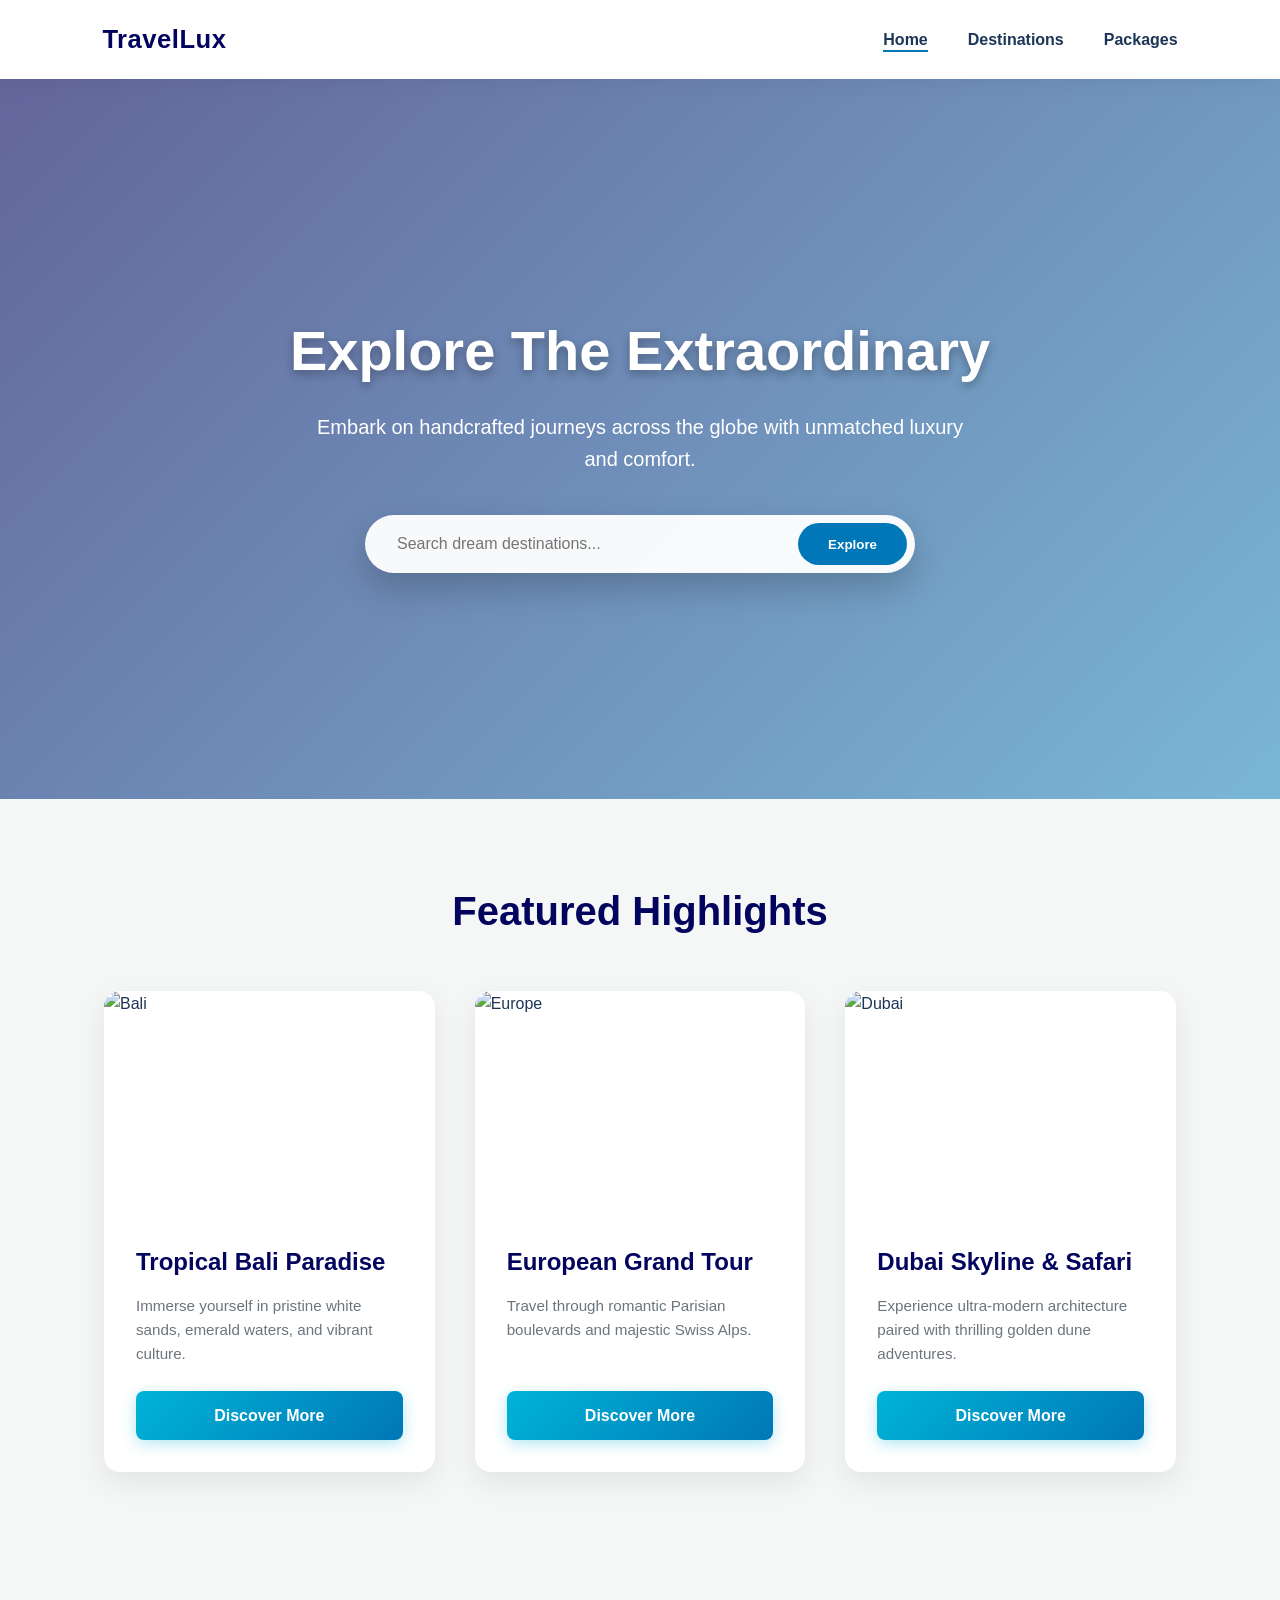
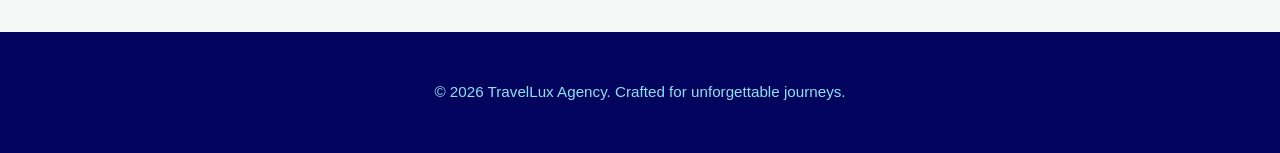
==== commit f0cbf36f: "Update title and content in index.html" ====
--- a/index.html
+++ b/index.html
@@ -3,7 +3,7 @@
 <head>
     <meta charset="UTF-8">
     <meta name="viewport" content="width=device-width, initial-scale=1.0">
-    <title>TravelLux | Explore the World</title>
+    <title>TravelLux | Home</title>
     <link rel="stylesheet" href="style.css">
 </head>
 <body>
@@ -12,69 +12,69 @@
     <nav>
         <div class="logo">TravelLux</div>
         <ul>
-            <li><a href="#home">Home</a></li>
-            <li><a href="#packages">Packages</a></li>
-            <li><a href="#destinations">Destinations</a></li>
-            <li><a href="#contact">Contact</a></li>
+            <li><a href="index.html" class="active">Home</a></li>
+            <li><a href="destinations.html">Destinations</a></li>
+            <li><a href="destinations.html#packages">Packages</a></li>
         </ul>
     </nav>
 
     <!-- Hero Section -->
-    <header id="home" class="hero">
-        <h1>Discover Your Next Adventure</h1>
-        <p>Explore breathtaking destinations, custom tour packages, and unforgettable experiences tailored just for you.</p>
+    <header class="hero">
+        <h1>Explore The Extraordinary</h1>
+        <p>Embark on handcrafted journeys across the globe with unmatched luxury and comfort.</p>
         
         <div class="search-container">
             <div class="search-box">
-                <input type="text" id="destination-input" placeholder="Where do you want to go?" onkeyup="showSuggestions()">
-                <button type="button" class="search-btn">Search</button>
+                <input type="text" id="home-search" placeholder="Search dream destinations...">
+                <button type="button" onclick="handleSearch()">Explore</button>
             </div>
-            <!-- Autocomplete suggestions dropdown -->
-            <div id="suggestions" class="suggestions-box"></div>
         </div>
     </header>
 
-    <!-- Tour Packages Section -->
-    <section id="packages" class="packages-section">
-        <h2>Featured Tour Packages</h2>
-        <div class="packages-grid">
-            
-            <div class="package-card">
-                <img src="https://images.unsplash.com/photo-1507525428034-b723cf961d3e?auto=format&fit=crop&w=800&q=80" alt="Beach Paradise">
-                <div class="package-content">
-                    <h3>Tropical Bali Getaway</h3>
-                    <p>Experience pristine beaches, cultural temples, and luxury resorts with our all-inclusive Bali package.</p>
-                    <button class="btn-details" onclick="viewDetails('bali-getaway')">View Details</button>
+    <!-- Featured Section -->
+    <section class="container">
+        <h2 class="section-title">Featured Highlights</h2>
+        <div class="grid">
+            <div class="card">
+                <div class="card-img-wrapper">
+                    <img src="https://images.unsplash.com/photo-1507525428034-b723cf961d3e?auto=format&fit=crop&w=800&q=80" alt="Bali">
+                </div>
+                <div class="card-body">
+                    <h3>Tropical Bali Paradise</h3>
+                    <p>Immerse yourself in pristine white sands, emerald waters, and vibrant culture.</p>
+                    <a href="destinations.html" class="btn">Discover More</a>
                 </div>
             </div>
 
-            <div class="package-card">
-                <img src="https://images.unsplash.com/photo-1502602898657-3e91760cbb34?auto=format&fit=crop&w=800&q=80" alt="European Adventure">
-                <div class="package-content">
-                    <h3>Romantic Paris & Alps</h3>
-                    <p>Stroll through the streets of Paris and experience breathtaking alpine views across Switzerland.</p>
-                    <button class="btn-details" onclick="viewDetails('paris-alps')">View Details</button>
+            <div class="card">
+                <div class="card-img-wrapper">
+                    <img src="https://images.unsplash.com/photo-1502602898657-3e91760cbb34?auto=format&fit=crop&w=800&q=80" alt="Europe">
+                </div>
+                <div class="card-body">
+                    <h3>European Grand Tour</h3>
+                    <p>Travel through romantic Parisian boulevards and majestic Swiss Alps.</p>
+                    <a href="destinations.html" class="btn">Discover More</a>
                 </div>
             </div>
 
-            <div class="package-card">
-                <img src="https://images.unsplash.com/photo-1512453979798-5ea266f8880c?auto=format&fit=crop&w=800&q=80" alt="Desert Safari">
-                <div class="package-content">
-                    <h3>Dubai Luxury Escape</h3>
-                    <p>Indulge in world-class shopping, modern architecture, and thrilling desert safaris.</p>
-                    <button class="btn-details" onclick="viewDetails('dubai-escape')">View Details</button>
+            <div class="card">
+                <div class="card-img-wrapper">
+                    <img src="https://images.unsplash.com/photo-1512453979798-5ea266f8880c?auto=format&fit=crop&w=800&q=80" alt="Dubai">
+                </div>
+                <div class="card-body">
+                    <h3>Dubai Skyline & Safari</h3>
+                    <p>Experience ultra-modern architecture paired with thrilling golden dune adventures.</p>
+                    <a href="destinations.html" class="btn">Discover More</a>
                 </div>
             </div>
-
         </div>
     </section>
 
     <!-- Footer -->
-    <footer id="contact">
-        <p>&copy; 2026 TravelLux Agency. All rights reserved. Built with passion for travelers.</p>
+    <footer>
+        <p>&copy; 2026 TravelLux Agency. Crafted for unforgettable journeys.</p>
     </footer>
 
-    <!-- Script File -->
     <script src="script.js"></script>
 </body>
 </html>
--- a/style.css
+++ b/style.css
@@ -1,19 +1,19 @@
 /* ==========================================
-   TravelLux Design System & Modern Styling
-   ================================---------- */
+   TravelLux Design System & Visual Effects
+   ========================================== */
 
 :root {
     --primary: #0077b6;
     --primary-dark: #03045e;
     --secondary: #00b4d8;
     --accent: #90e0ef;
-    --bg-light: #f8f9fa;
-    --text-dark: #212529;
+    --bg-light: #f4f7f6;
+    --text-dark: #1d3557;
     --text-muted: #6c757d;
     --white: #ffffff;
-    --shadow: 0 4px 15px rgba(0, 0, 0, 0.08);
-    --shadow-hover: 0 8px 25px rgba(0, 0, 0, 0.15);
-    --radius: 12px;
+    --shadow: 0 10px 30px rgba(0, 0, 0, 0.08);
+    --shadow-hover: 0 20px 40px rgba(0, 119, 182, 0.2);
+    --radius: 16px;
 }
 
 * {
@@ -27,221 +27,227 @@
     color: var(--text-dark);
     background-color: var(--bg-light);
     line-height: 1.6;
-}
-
-/* Navigation */
+    overflow-x: hidden;
+}
+
+/* Glassmorphism Sticky Navbar */
 nav {
     display: flex;
     justify-content: space-between;
     align-items: center;
-    padding: 1.2rem 5%;
-    background: var(--white);
-    box-shadow: 0 2px 10px rgba(0,0,0,0.05);
+    padding: 1.2rem 8%;
+    background: rgba(255, 255, 255, 0.85);
+    backdrop-filter: blur(12px);
+    -webkit-backdrop-filter: blur(12px);
+    box-shadow: 0 4px 20px rgba(0, 0, 0, 0.05);
     position: sticky;
     top: 0;
     z-index: 1000;
 }
 
 nav .logo {
-    font-size: 1.5rem;
-    font-weight: 700;
+    font-size: 1.6rem;
+    font-weight: 800;
     color: var(--primary-dark);
+    letter-spacing: 0.5px;
 }
 
 nav ul {
     display: flex;
     list-style: none;
-    gap: 2rem;
+    gap: 2.5rem;
 }
 
 nav ul li a {
     text-decoration: none;
     color: var(--text-dark);
-    font-weight: 500;
+    font-weight: 600;
     transition: color 0.3s ease;
+    position: relative;
+}
+
+nav ul li a::after {
+    content: '';
+    position: absolute;
+    width: 0;
+    height: 2px;
+    bottom: -4px;
+    left: 0;
+    background-color: var(--primary);
+    transition: width 0.3s ease;
+}
+
+nav ul li a:hover::after,
+nav ul li a.active::after {
+    width: 100%;
 }
 
 nav ul li a:hover {
     color: var(--primary);
 }
 
-/* Hero Section */
+/* Hero Section with Parallax Feel */
 .hero {
-    background: linear-gradient(rgba(0, 0, 0, 0.4), rgba(0, 0, 0, 0.4)), url('https://images.unsplash.com/photo-1488646953014-85cb44e25828?auto=format&fit=crop&w=1920&q=80') no-repeat center center/cover;
-    height: 70vh;
+    background: linear-gradient(135deg, rgba(3, 4, 94, 0.6), rgba(0, 119, 182, 0.5)), 
+                url('https://images.unsplash.com/photo-1488646953014-85cb44e25828?auto=format&fit=crop&w=1920&q=80') no-repeat center center/cover;
+    height: 80vh;
     display: flex;
     flex-direction: column;
     justify-content: center;
     align-items: center;
     text-align: center;
     color: var(--white);
-    padding: 0 1rem;
+    padding: 0 1.5rem;
+    position: relative;
 }
 
 .hero h1 {
-    font-size: 3rem;
+    font-size: 3.5rem;
     margin-bottom: 1rem;
-    text-shadow: 0 2px 4px rgba(0,0,0,0.3);
+    font-weight: 800;
+    text-shadow: 0 4px 10px rgba(0,0,0,0.3);
+    animation: fadeInDown 1s ease-out;
 }
 
 .hero p {
-    font-size: 1.2rem;
-    margin-bottom: 2rem;
-    max-width: 600px;
-}
-
-/* Search Box Container */
+    font-size: 1.25rem;
+    margin-bottom: 2.5rem;
+    max-width: 650px;
+    animation: fadeInUp 1s ease-out 0.2s both;
+}
+
+/* Stunning Glass Search Bar */
 .search-container {
     position: relative;
     width: 100%;
-    max-width: 500px;
+    max-width: 550px;
+    animation: fadeInUp 1s ease-out 0.4s both;
 }
 
 .search-box {
     display: flex;
-    background: var(--white);
-    padding: 6px;
+    background: rgba(255, 255, 255, 0.95);
+    padding: 8px;
     border-radius: 50px;
-    box-shadow: var(--shadow);
-    width: 100%;
+    box-shadow: 0 15px 35px rgba(0,0,0,0.2);
 }
 
 .search-box input {
     flex: 1;
     border: none;
-    padding: 12px 20px;
+    padding: 12px 24px;
     font-size: 1rem;
     outline: none;
-    border-radius: 50px 0 0 50px;
+    background: transparent;
+    color: var(--text-dark);
 }
 
 .search-box button {
     background: var(--primary);
     color: var(--white);
     border: none;
-    padding: 10px 25px;
+    padding: 12px 30px;
     border-radius: 50px;
     cursor: pointer;
     font-weight: 600;
-    transition: background 0.3s ease;
+    transition: all 0.3s ease;
 }
 
 .search-box button:hover {
     background: var(--primary-dark);
-}
-
-/* Autocomplete Suggestions Box */
-.suggestions-box {
-    position: absolute;
-    top: 100%;
-    left: 20px;
-    right: 20px;
-    background: var(--white);
-    border-radius: 0 0 10px 10px;
-    box-shadow: var(--shadow);
-    z-index: 50;
-    overflow: hidden;
-}
-
-.suggestion-item {
-    padding: 12px 20px;
-    cursor: pointer;
-    border-bottom: 1px solid var(--bg-light);
-    transition: background 0.2s;
-}
-
-.suggestion-item:hover {
-    background: var(--bg-light);
-}
-
-/* Packages Grid Layout */
-.packages-section {
+    transform: scale(1.05);
+}
+
+/* Content Sections */
+.container {
+    max-width: 1200px;
+    margin: 0 auto;
     padding: 5rem 5%;
 }
 
-.packages-section h2 {
-    text-align: center;
-    font-size: 2.2rem;
+.section-title {
+    text-align: center;
+    font-size: 2.5rem;
     margin-bottom: 3rem;
     color: var(--primary-dark);
-}
-
-.packages-grid {
+    font-weight: 700;
+}
+
+/* Modern Card Grid with Glow & Lift Effects */
+.grid {
     display: grid;
-    grid-template-columns: repeat(auto-fit, minmax(300px, 1fr));
-    gap: 2rem;
-}
-
-.package-card {
+    grid-template-columns: repeat(auto-fit, minmax(320px, 1fr));
+    gap: 2.5rem;
+}
+
+.card {
     background: var(--white);
     border-radius: var(--radius);
     overflow: hidden;
     box-shadow: var(--shadow);
-    transition: transform 0.3s ease, box-shadow 0.3s ease;
+    transition: all 0.4s cubic-bezier(0.165, 0.84, 0.44, 1);
     display: flex;
     flex-direction: column;
 }
 
-.package-card:hover {
-    transform: translateY(-5px);
+.card:hover {
+    transform: translateY(-8px);
     box-shadow: var(--shadow-hover);
 }
 
-.package-card img {
+.card-img-wrapper {
+    overflow: hidden;
+    height: 220px;
+}
+
+.card img {
     width: 100%;
-    height: 200px;
+    height: 100%;
     object-fit: cover;
-}
-
-.package-content {
-    padding: 1.5rem;
+    transition: transform 0.6s ease;
+}
+
+.card:hover img {
+    transform: scale(1.08);
+}
+
+.card-body {
+    padding: 2rem;
     display: flex;
     flex-direction: column;
     flex: 1;
 }
 
-.package-content h3 {
-    font-size: 1.4rem;
-    margin-bottom: 0.5rem;
+.card-body h3 {
+    font-size: 1.5rem;
+    margin-bottom: 0.75rem;
     color: var(--primary-dark);
 }
 
-.package-content p {
+.card-body p {
     color: var(--text-muted);
     font-size: 0.95rem;
     margin-bottom: 1.5rem;
     flex: 1;
 }
 
-.btn-details {
-    background: var(--secondary);
+.btn {
+    background: linear-gradient(135deg, var(--secondary), var(--primary));
     color: var(--white);
     border: none;
-    padding: 10px;
-    border-radius: 6px;
+    padding: 12px;
+    border-radius: 8px;
     text-align: center;
     font-weight: 600;
     cursor: pointer;
     text-decoration: none;
-    transition: background 0.3s;
-}
-
-.btn-details:hover {
-    background: var(--primary);
-}
-
-/* Carousel Section */
-.carousel-container {
-    display: flex;
-    gap: 1.5rem;
-    overflow-x: auto;
-    scroll-behavior: smooth;
-    padding: 1rem 0;
-    scrollbar-width: none; /* Firefox */
-}
-
-.carousel-container::-webkit-scrollbar {
-    display: none; /* Chrome, Safari, Opera */
+    transition: opacity 0.3s, transform 0.2s;
+    box-shadow: 0 4px 15px rgba(0, 180, 216, 0.3);
+}
+
+.btn:hover {
+    opacity: 0.95;
+    transform: translateY(-2px);
 }
 
 /* Footer */
@@ -249,11 +255,22 @@
     background: var(--primary-dark);
     color: var(--white);
     text-align: center;
-    padding: 2.5rem 1rem;
-    margin-top: 4rem;
+    padding: 3rem 1rem;
+    margin-top: 5rem;
 }
 
 footer p {
-    font-size: 0.9rem;
+    font-size: 0.95rem;
     color: var(--accent);
 }
+
+/* Keyframe Animations */
+@keyframes fadeInDown {
+    from { opacity: 0; transform: translateY(-20px); }
+    to { opacity: 1; transform: translateY(0); }
+}
+
+@keyframes fadeInUp {
+    from { opacity: 0; transform: translateY(20px); }
+    to { opacity: 1; transform: translateY(0); }
+}
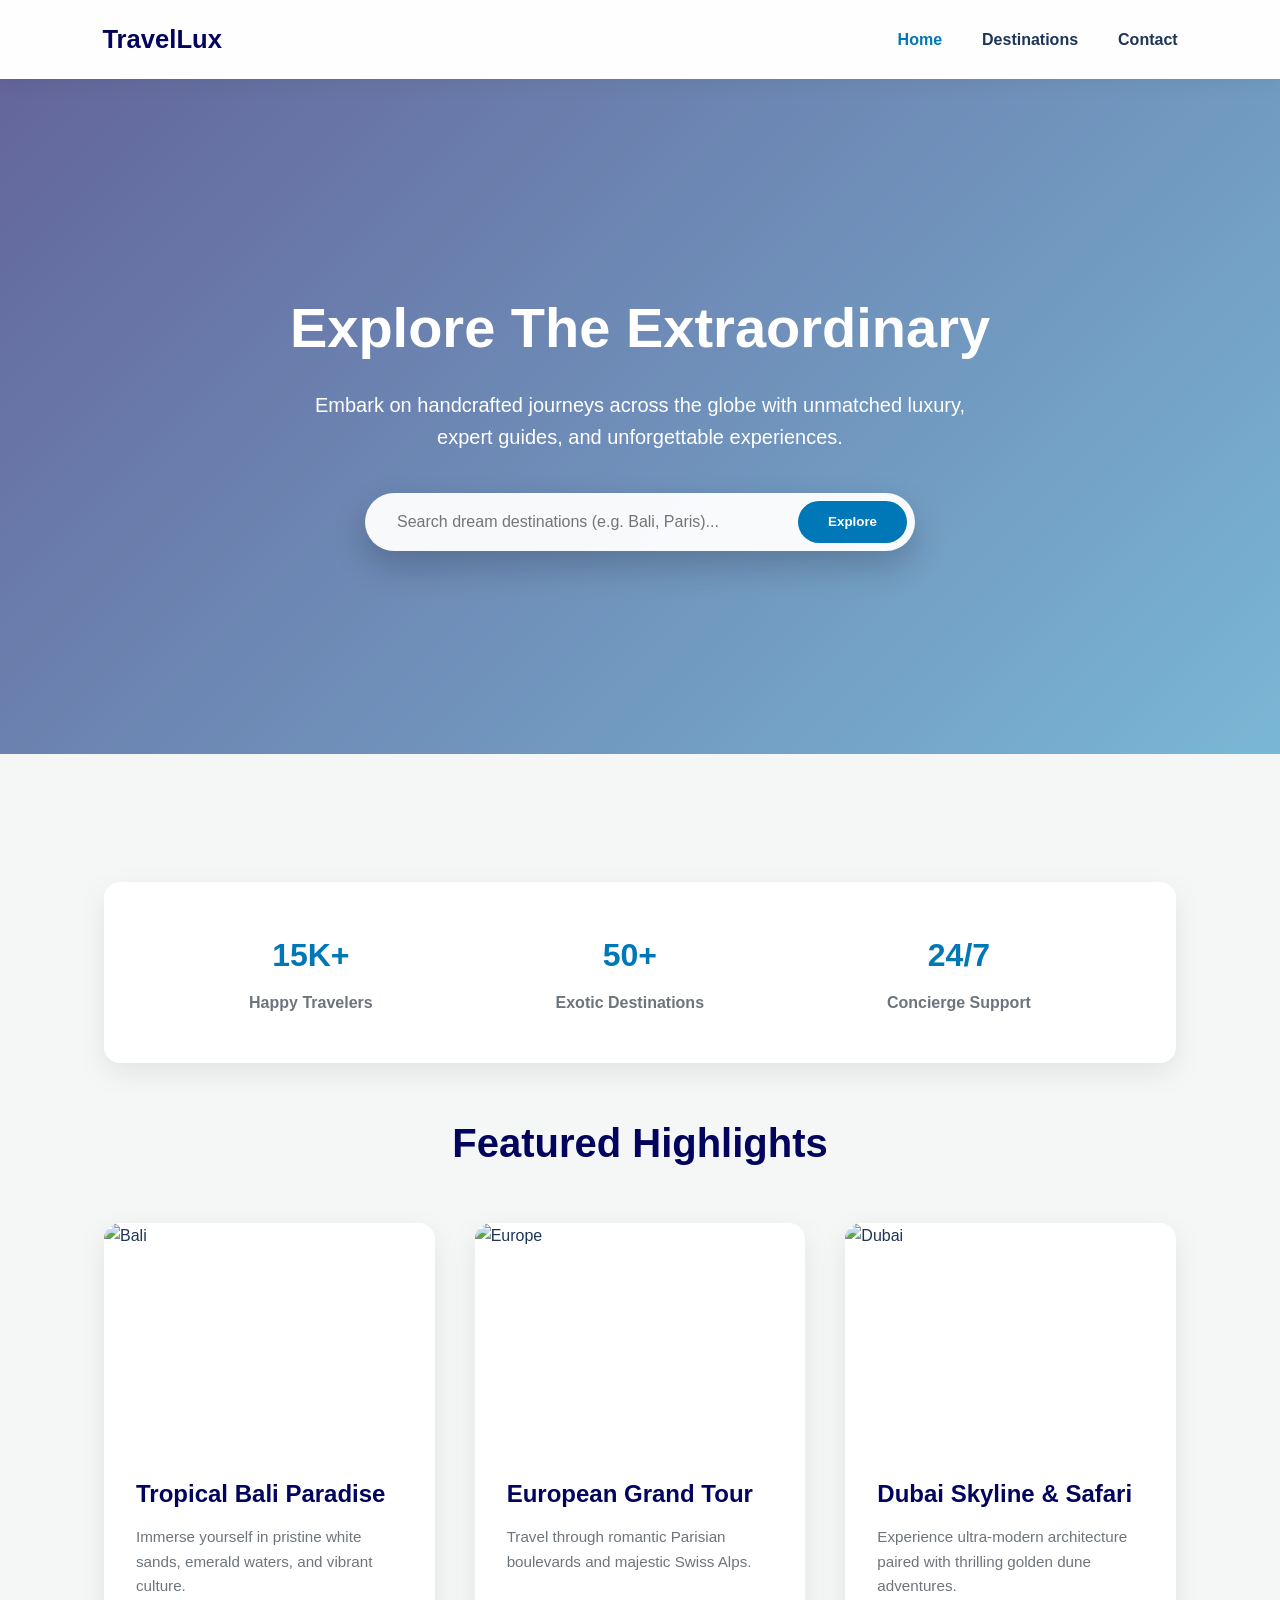
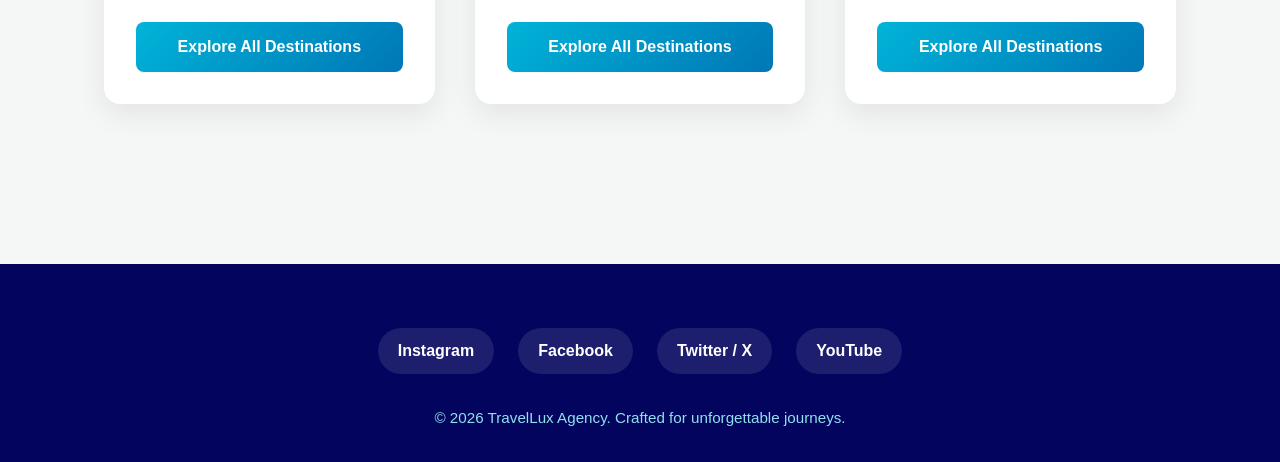
==== commit 91afd397: "Revise navigation, hero section, and footer links Updated navigation and footer sections, improved h" ====
--- a/index.html
+++ b/index.html
@@ -8,31 +8,43 @@
 </head>
 <body>
 
-    <!-- Navigation Bar -->
     <nav>
         <div class="logo">TravelLux</div>
         <ul>
             <li><a href="index.html" class="active">Home</a></li>
             <li><a href="destinations.html">Destinations</a></li>
-            <li><a href="destinations.html#packages">Packages</a></li>
+            <li><a href="#contact">Contact</a></li>
         </ul>
     </nav>
 
-    <!-- Hero Section -->
     <header class="hero">
         <h1>Explore The Extraordinary</h1>
-        <p>Embark on handcrafted journeys across the globe with unmatched luxury and comfort.</p>
+        <p>Embark on handcrafted journeys across the globe with unmatched luxury, expert guides, and unforgettable experiences.</p>
         
         <div class="search-container">
             <div class="search-box">
-                <input type="text" id="home-search" placeholder="Search dream destinations...">
-                <button type="button" onclick="handleSearch()">Explore</button>
+                <input type="text" id="home-search" placeholder="Search dream destinations (e.g. Bali, Paris)...">
+                <button type="button" onclick="handleHomeSearch()">Explore</button>
             </div>
         </div>
     </header>
 
-    <!-- Featured Section -->
     <section class="container">
+        <div class="features-banner">
+            <div class="feature-item">
+                <h3>15K+</h3>
+                <p>Happy Travelers</p>
+            </div>
+            <div class="feature-item">
+                <h3>50+</h3>
+                <p>Exotic Destinations</p>
+            </div>
+            <div class="feature-item">
+                <h3>24/7</h3>
+                <p>Concierge Support</p>
+            </div>
+        </div>
+
         <h2 class="section-title">Featured Highlights</h2>
         <div class="grid">
             <div class="card">
@@ -42,7 +54,7 @@
                 <div class="card-body">
                     <h3>Tropical Bali Paradise</h3>
                     <p>Immerse yourself in pristine white sands, emerald waters, and vibrant culture.</p>
-                    <a href="destinations.html" class="btn">Discover More</a>
+                    <a href="destinations.html" class="btn">Explore All Destinations</a>
                 </div>
             </div>
 
@@ -53,7 +65,7 @@
                 <div class="card-body">
                     <h3>European Grand Tour</h3>
                     <p>Travel through romantic Parisian boulevards and majestic Swiss Alps.</p>
-                    <a href="destinations.html" class="btn">Discover More</a>
+                    <a href="destinations.html" class="btn">Explore All Destinations</a>
                 </div>
             </div>
 
@@ -64,14 +76,19 @@
                 <div class="card-body">
                     <h3>Dubai Skyline & Safari</h3>
                     <p>Experience ultra-modern architecture paired with thrilling golden dune adventures.</p>
-                    <a href="destinations.html" class="btn">Discover More</a>
+                    <a href="destinations.html" class="btn">Explore All Destinations</a>
                 </div>
             </div>
         </div>
     </section>
 
-    <!-- Footer -->
-    <footer>
+    <footer id="contact">
+        <div class="social-links">
+            <a href="https://instagram.com" target="_blank">Instagram</a>
+            <a href="https://facebook.com" target="_blank">Facebook</a>
+            <a href="https://twitter.com" target="_blank">Twitter / X</a>
+            <a href="https://youtube.com" target="_blank">YouTube</a>
+        </div>
         <p>&copy; 2026 TravelLux Agency. Crafted for unforgettable journeys.</p>
     </footer>
 
--- a/style.css
+++ b/style.css
@@ -1,5 +1,5 @@
 /* ==========================================
-   TravelLux Design System & Visual Effects
+   TravelLux Design System & Advanced UI
    ========================================== */
 
 :root {
@@ -30,7 +30,7 @@
     overflow-x: hidden;
 }
 
-/* Glassmorphism Sticky Navbar */
+/* Glassmorphism Navbar */
 nav {
     display: flex;
     justify-content: space-between;
@@ -38,7 +38,6 @@
     padding: 1.2rem 8%;
     background: rgba(255, 255, 255, 0.85);
     backdrop-filter: blur(12px);
-    -webkit-backdrop-filter: blur(12px);
     box-shadow: 0 4px 20px rgba(0, 0, 0, 0.05);
     position: sticky;
     top: 0;
@@ -49,7 +48,6 @@
     font-size: 1.6rem;
     font-weight: 800;
     color: var(--primary-dark);
-    letter-spacing: 0.5px;
 }
 
 nav ul {
@@ -63,34 +61,17 @@
     color: var(--text-dark);
     font-weight: 600;
     transition: color 0.3s ease;
-    position: relative;
-}
-
-nav ul li a::after {
-    content: '';
-    position: absolute;
-    width: 0;
-    height: 2px;
-    bottom: -4px;
-    left: 0;
-    background-color: var(--primary);
-    transition: width 0.3s ease;
-}
-
-nav ul li a:hover::after,
-nav ul li a.active::after {
-    width: 100%;
-}
-
-nav ul li a:hover {
+}
+
+nav ul li a:hover, nav ul li a.active {
     color: var(--primary);
 }
 
-/* Hero Section with Parallax Feel */
+/* Hero Section */
 .hero {
     background: linear-gradient(135deg, rgba(3, 4, 94, 0.6), rgba(0, 119, 182, 0.5)), 
                 url('https://images.unsplash.com/photo-1488646953014-85cb44e25828?auto=format&fit=crop&w=1920&q=80') no-repeat center center/cover;
-    height: 80vh;
+    height: 75vh;
     display: flex;
     flex-direction: column;
     justify-content: center;
@@ -98,30 +79,24 @@
     text-align: center;
     color: var(--white);
     padding: 0 1.5rem;
-    position: relative;
 }
 
 .hero h1 {
     font-size: 3.5rem;
     margin-bottom: 1rem;
     font-weight: 800;
-    text-shadow: 0 4px 10px rgba(0,0,0,0.3);
-    animation: fadeInDown 1s ease-out;
 }
 
 .hero p {
     font-size: 1.25rem;
     margin-bottom: 2.5rem;
     max-width: 650px;
-    animation: fadeInUp 1s ease-out 0.2s both;
-}
-
-/* Stunning Glass Search Bar */
+}
+
+/* Search Box */
 .search-container {
-    position: relative;
     width: 100%;
     max-width: 550px;
-    animation: fadeInUp 1s ease-out 0.4s both;
 }
 
 .search-box {
@@ -139,7 +114,6 @@
     font-size: 1rem;
     outline: none;
     background: transparent;
-    color: var(--text-dark);
 }
 
 .search-box button {
@@ -150,7 +124,7 @@
     border-radius: 50px;
     cursor: pointer;
     font-weight: 600;
-    transition: all 0.3s ease;
+    transition: transform 0.2s;
 }
 
 .search-box button:hover {
@@ -158,7 +132,7 @@
     transform: scale(1.05);
 }
 
-/* Content Sections */
+/* Containers & Grid */
 .container {
     max-width: 1200px;
     margin: 0 auto;
@@ -173,7 +147,6 @@
     font-weight: 700;
 }
 
-/* Modern Card Grid with Glow & Lift Effects */
 .grid {
     display: grid;
     grid-template-columns: repeat(auto-fit, minmax(320px, 1fr));
@@ -185,7 +158,7 @@
     border-radius: var(--radius);
     overflow: hidden;
     box-shadow: var(--shadow);
-    transition: all 0.4s cubic-bezier(0.165, 0.84, 0.44, 1);
+    transition: all 0.4s ease;
     display: flex;
     flex-direction: column;
 }
@@ -242,7 +215,6 @@
     cursor: pointer;
     text-decoration: none;
     transition: opacity 0.3s, transform 0.2s;
-    box-shadow: 0 4px 15px rgba(0, 180, 216, 0.3);
 }
 
 .btn:hover {
@@ -250,27 +222,133 @@
     transform: translateY(-2px);
 }
 
-/* Footer */
+/* Expanded Destination Details Modal Overlay */
+.modal-overlay {
+    position: fixed;
+    top: 0; left: 0; width: 100%; height: 100%;
+    background: rgba(0,0,0,0.6);
+    backdrop-filter: blur(5px);
+    display: flex;
+    justify-content: center;
+    align-items: center;
+    z-index: 2000;
+    opacity: 0;
+    pointer-events: none;
+    transition: opacity 0.3s ease;
+}
+
+.modal-overlay.active {
+    opacity: 1;
+    pointer-events: auto;
+}
+
+.modal-card {
+    background: var(--white);
+    width: 90%;
+    max-width: 650px;
+    border-radius: var(--radius);
+    padding: 2.5rem;
+    box-shadow: 0 25px 50px rgba(0,0,0,0.3);
+    position: relative;
+    transform: translateY(20px);
+    transition: transform 0.3s ease;
+    max-height: 90vh;
+    overflow-y: auto;
+}
+
+.modal-overlay.active .modal-card {
+    transform: translateY(0);
+}
+
+.modal-close {
+    position: absolute;
+    top: 20px; right: 20px;
+    background: var(--bg-light);
+    border: none;
+    width: 35px; height: 35px;
+    border-radius: 50%;
+    font-size: 1.2rem;
+    cursor: pointer;
+    font-weight: bold;
+}
+
+.modal-content h2 {
+    color: var(--primary-dark);
+    margin-bottom: 1rem;
+}
+
+.modal-content img {
+    width: 100%;
+    height: 250px;
+    object-fit: cover;
+    border-radius: 10px;
+    margin-bottom: 1.5rem;
+}
+
+.itinerary-list {
+    margin: 1rem 0;
+    padding-left: 1.2rem;
+    color: var(--text-muted);
+}
+
+.itinerary-list li {
+    margin-bottom: 0.5rem;
+}
+
+/* Trust Badges / Stats Section */
+.features-banner {
+    display: flex;
+    justify-content: space-around;
+    background: var(--white);
+    padding: 3rem 5%;
+    margin: 3rem 0;
+    box-shadow: var(--shadow);
+    border-radius: var(--radius);
+    text-align: center;
+}
+
+.feature-item h3 {
+    color: var(--primary);
+    font-size: 2rem;
+    margin-bottom: 0.5rem;
+}
+
+.feature-item p {
+    color: var(--text-muted);
+    font-weight: 600;
+}
+
+/* Footer & Social Links */
 footer {
     background: var(--primary-dark);
     color: var(--white);
-    text-align: center;
-    padding: 3rem 1rem;
+    padding: 4rem 2rem 2rem;
+    text-align: center;
     margin-top: 5rem;
+}
+
+.social-links {
+    display: flex;
+    justify-content: center;
+    gap: 1.5rem;
+    margin-bottom: 2rem;
+}
+
+.social-links a {
+    color: var(--white);
+    background: rgba(255,255,255,0.1);
+    padding: 10px 20px;
+    border-radius: 30px;
+    text-decoration: none;
+    font-weight: 600;
+    transition: background 0.3s;
+}
+
+.social-links a:hover {
+    background: var(--secondary);
 }
 
 footer p {
     font-size: 0.95rem;
     color: var(--accent);
 }
-
-/* Keyframe Animations */
-@keyframes fadeInDown {
-    from { opacity: 0; transform: translateY(-20px); }
-    to { opacity: 1; transform: translateY(0); }
-}
-
-@keyframes fadeInUp {
-    from { opacity: 0; transform: translateY(20px); }
-    to { opacity: 1; transform: translateY(0); }
-}
